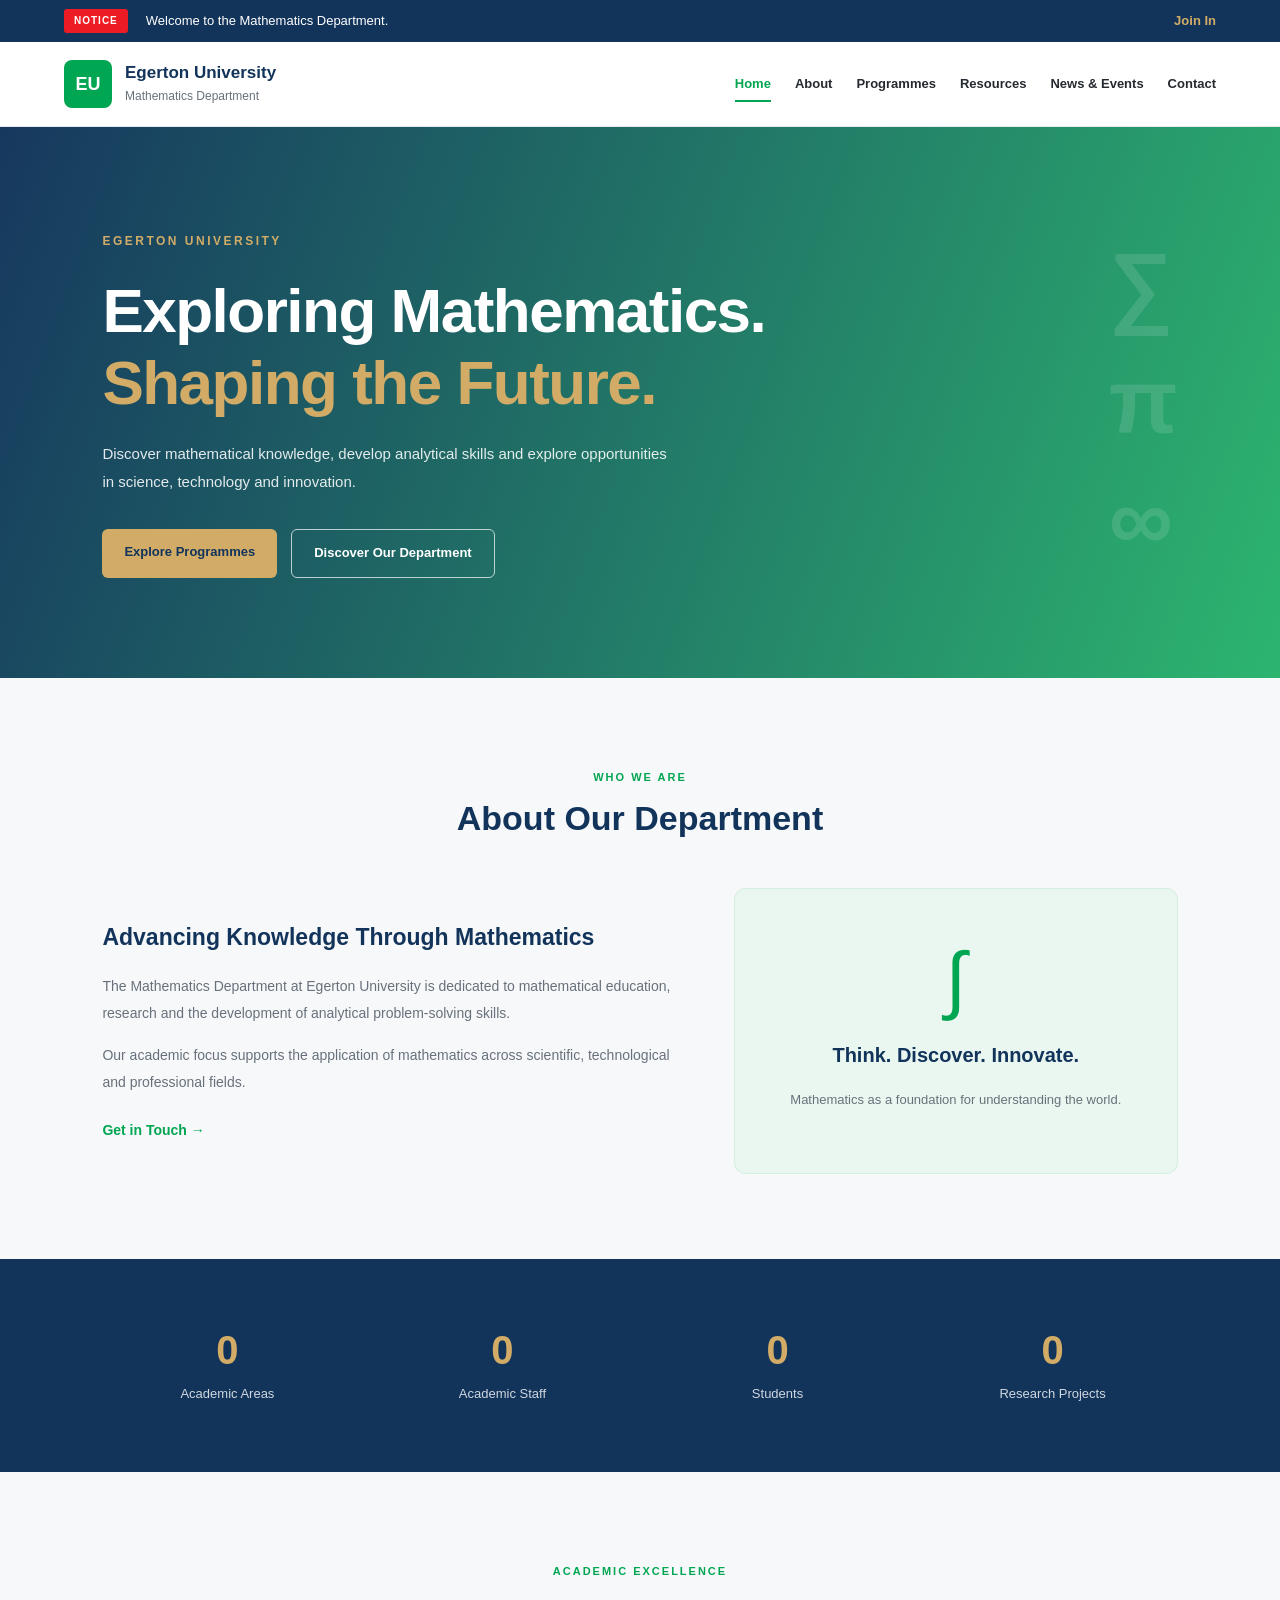
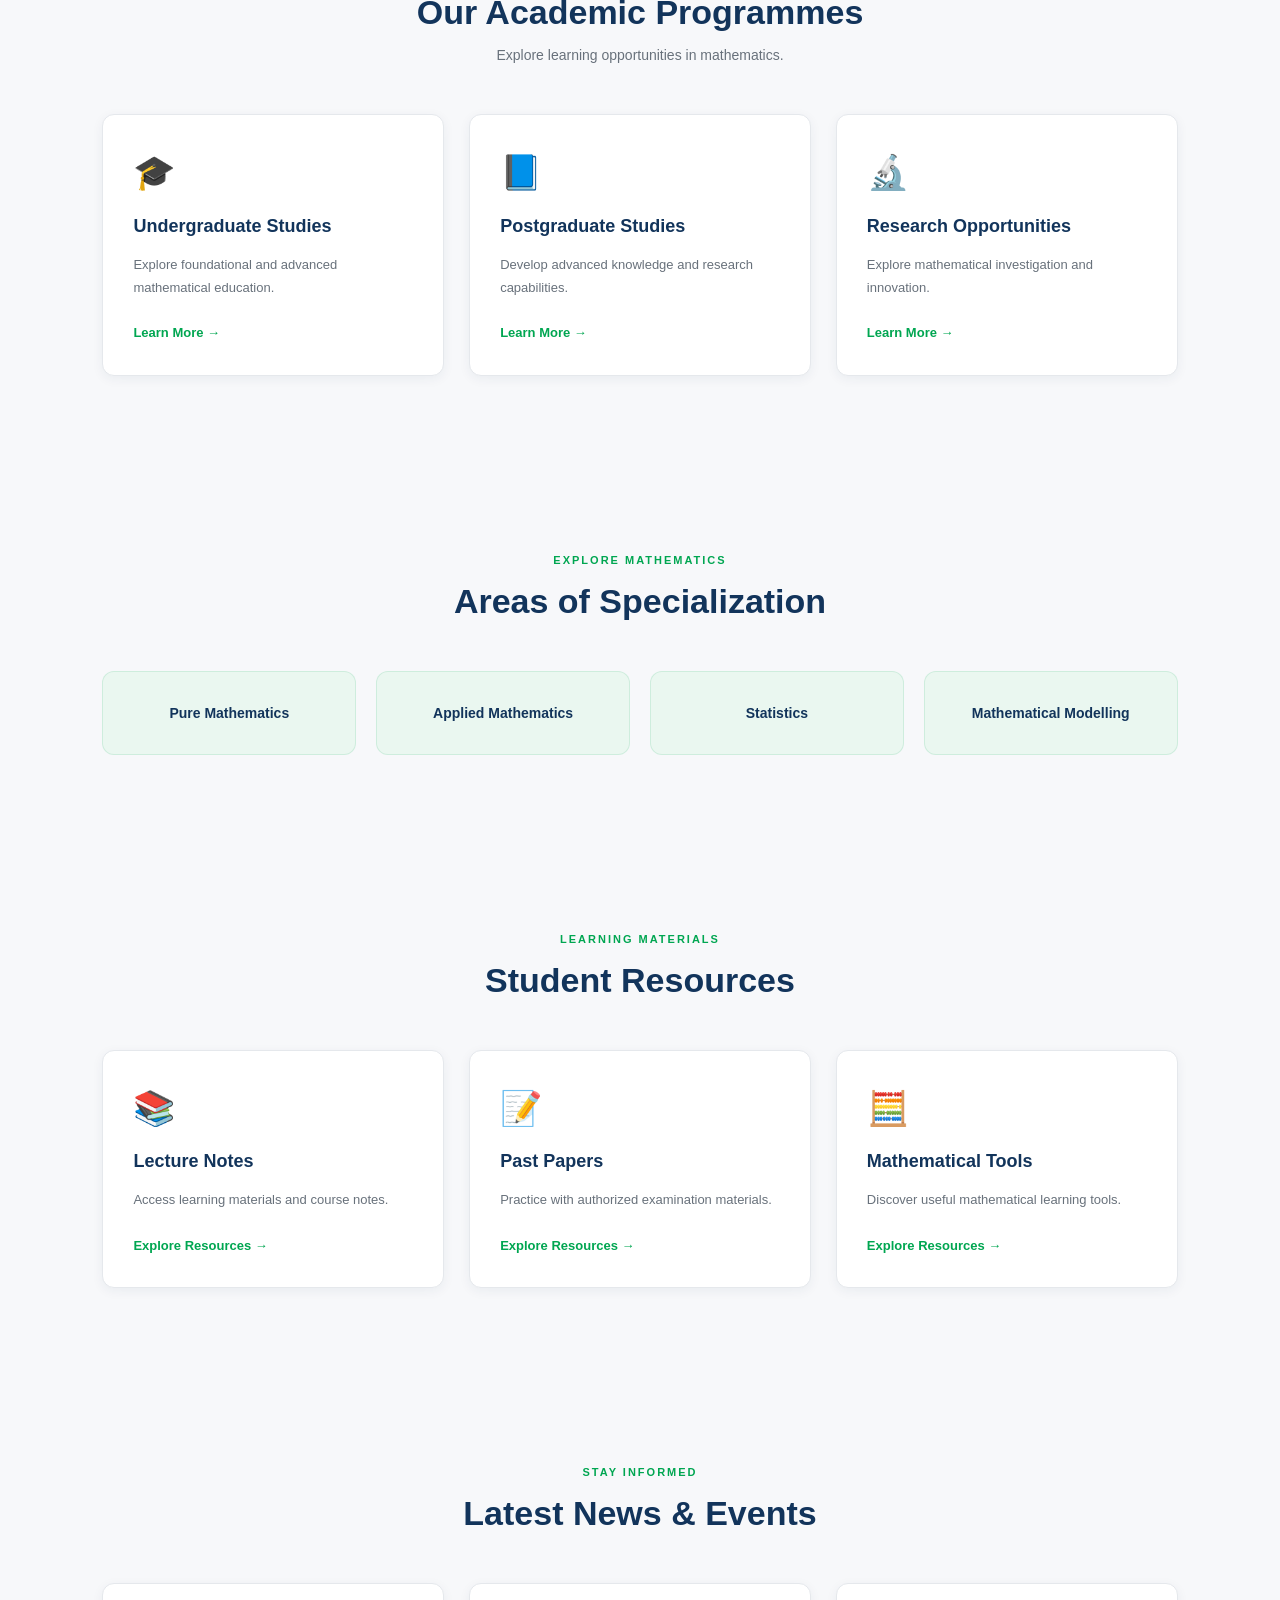
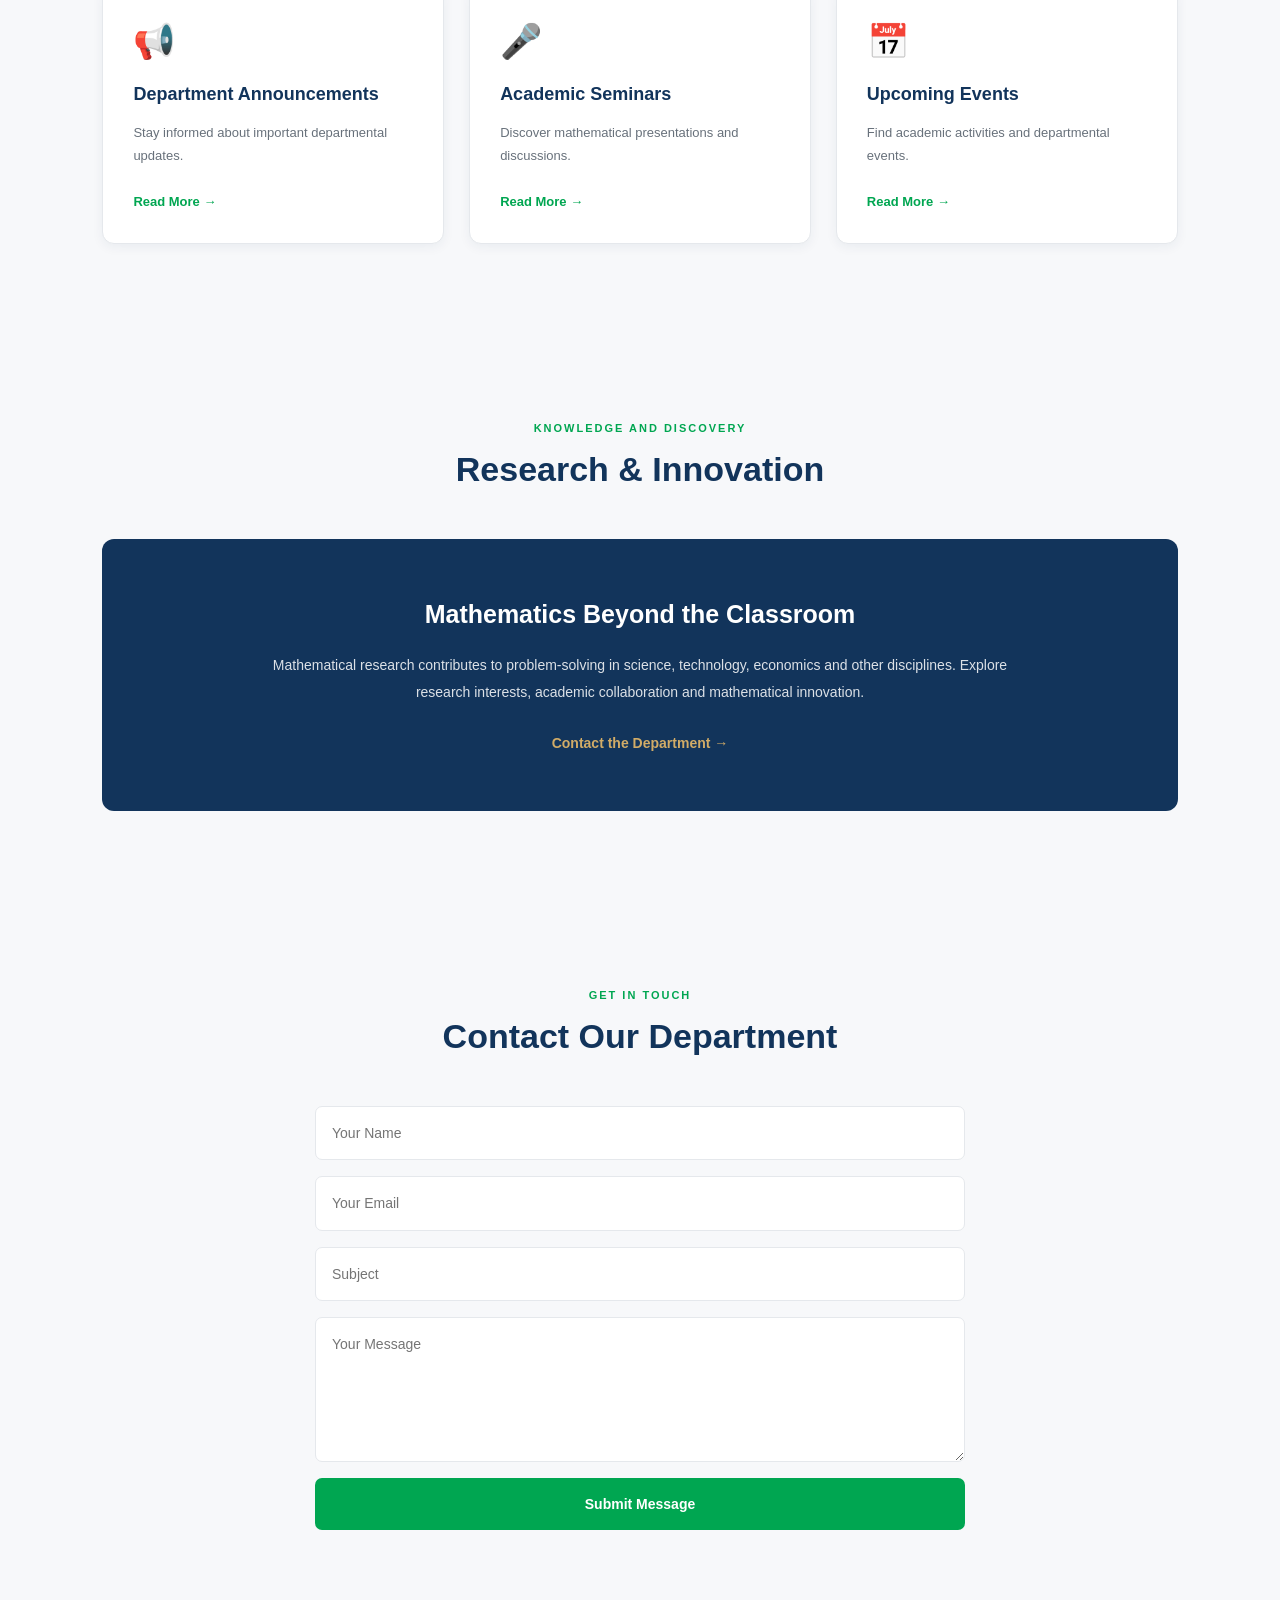
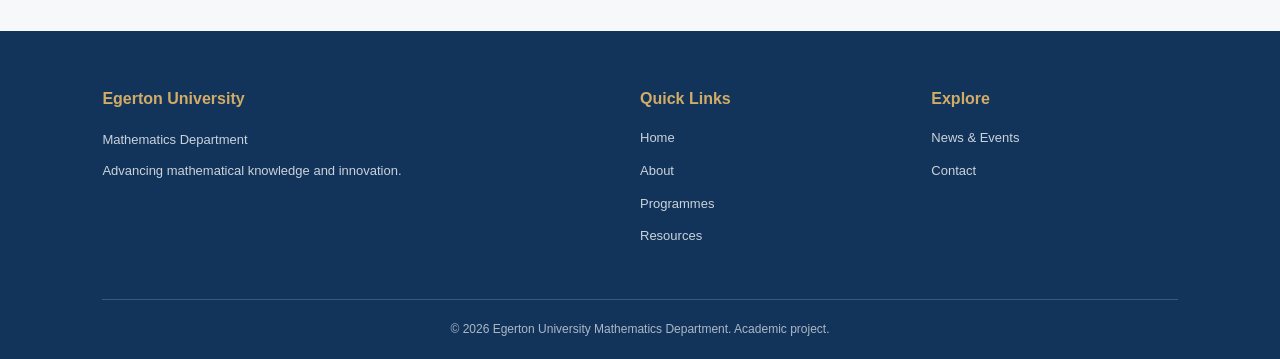
==== index.html @ 01ab148a "set1" ====
<!DOCTYPE html>
<html lang="en">
<head>
    <meta charset="UTF-8">
    <meta name="viewport" content="width=device-width, initial-scale=1.0">
    <title>Mathematics Department Website</title>
    <link rel="stylesheet" href="styles.css">
    <script src="js/index.js " defer></script>
</head>
<body>
    
     <section class="announcement-bar" aria-label="Department announcements">

        <span class="announcement-label">NOTICE</span>

        <p id="announcement-message">
            Welcome to the Mathematics Department.
        </p>

        <a href="#" id="announcement-link">Join In</a>

    </section>

    <header class="site-header">
        <div class="brand">
            <a href="#home" class="logo" aria-label="Egerton Mathematics home">
                EU
            </a>
            <div class="brand-text">
                <h1>Egerton University</h1>
                <p>Mathematics Department</p>
            </div>

        </div>
        <nav class="main-nav" id="mainNav" aria-label="Main navigation">
            <a href="#home" class="active">Home</a>
            <a href="#about">About</a>
            <a href="#programmes">Programmes</a>
            <a href="#resources">Resources</a>
            <a href="#news">News & Events</a>
            <a href="#contact">Contact</a>
        </nav>
        <button
            class="menu-toggle"
            id="menuToggle"
            type="button"
            aria-label="Open navigation menu"
            aria-expanded="false"
            aria-controls="mainNav"
        >
            ☰
        </button>

    </header>

    <section class="hero" id="home">

        <div class="hero-content">
            <span class="hero-tag">EGERTON UNIVERSITY</span>

            <h2>
                Exploring Mathematics.
                <span>Shaping the Future.</span>
            </h2>

            <p>
                Discover mathematical knowledge, develop analytical
                skills and explore opportunities in science,
                technology and innovation.
            </p>

            <div class="hero-buttons">
                <a href="#programmes" class="btn-primary">
                    Explore Programmes
                </a>

                <a href="#about" class="btn-secondary">
                    Discover Our Department
                </a>
            </div>
        </div>

        <div class="hero-decoration">
            <span>∑</span>
            <span>π</span>
            <span>∞</span>
        </div>

    </section>

    <section class="about section-padding" id="about">
        <div class="section-heading">
            <span>WHO WE ARE</span>
            <h2>About Our Department</h2>
        </div>
        <div class="about-content">
            <div>
                <h3>Advancing Knowledge Through Mathematics</h3>

                <p>
                    The Mathematics Department at Egerton University
                    is dedicated to mathematical education, research
                    and the development of analytical problem-solving
                    skills.
                </p>

                <p>
                    Our academic focus supports the application of
                    mathematics across scientific, technological
                    and professional fields.
                </p>

                <a href="#contact" class="about-link">
                    Get in Touch →
                </a>
            </div>

            <div class="about-highlight">
                <span>∫</span>
                <h3>Think. Discover. Innovate.</h3>
                <p>Mathematics as a foundation for understanding the world.</p>
            </div>
        </div>

    </section>

    <section class="statistics">

        <div class="stat-item">
            <h2 class="counter" data-target="5">0</h2>
            <p>Academic Areas</p>
        </div>

        <div class="stat-item">
            <h2 class="counter" data-target="20">0</h2>
            <p>Academic Staff</p>
        </div>

        <div class="stat-item">
            <h2 class="counter" data-target="500">0</h2>
            <p>Students</p>
        </div>

        <div class="stat-item">
            <h2 class="counter" data-target="15">0</h2>
            <p>Research Projects</p>
        </div>

    </section>

    <section class="programmes section-padding" id="programmes">

        <div class="section-heading">
            <span>ACADEMIC EXCELLENCE</span>
            <h2>Our Academic Programmes</h2>
            <p>Explore learning opportunities in mathematics.</p>
        </div>

        <div class="card-grid">

            <article class="info-card">
                <span>🎓</span>
                <h3>Undergraduate Studies</h3>
                <p>Explore foundational and advanced mathematical education.</p>
                <a href="#contact">Learn More →</a>
            </article>

            <article class="info-card">
                <span>📘</span>
                <h3>Postgraduate Studies</h3>
                <p>Develop advanced knowledge and research capabilities.</p>
                <a href="#contact">Learn More →</a>
            </article>

            <article class="info-card">
                <span>🔬</span>
                <h3>Research Opportunities</h3>
                <p>Explore mathematical investigation and innovation.</p>
                <a href="#contact">Learn More →</a>
            </article>

        </div>

    </section>

    <section class="specializations section-padding">

        <div class="section-heading">
            <span>EXPLORE MATHEMATICS</span>
            <h2>Areas of Specialization</h2>
        </div>

        <div class="specialization-grid">

            <div class="specialization-item">Pure Mathematics</div>
            <div class="specialization-item">Applied Mathematics</div>
            <div class="specialization-item">Statistics</div>
            <div class="specialization-item">Mathematical Modelling</div>

        </div>

    </section>

    <section class="resources section-padding" id="resources">

        <div class="section-heading">
            <span>LEARNING MATERIALS</span>
            <h2>Student Resources</h2>
        </div>

        <div class="card-grid">

            <article class="info-card">
                <span>📚</span>
                <h3>Lecture Notes</h3>
                <p>Access learning materials and course notes.</p>
                <a href="#contact">Explore Resources →</a>
            </article>

            <article class="info-card">
                <span>📝</span>
                <h3>Past Papers</h3>
                <p>Practice with authorized examination materials.</p>
                <a href="#contact">Explore Resources →</a>
            </article>

            <article class="info-card">
                <span>🧮</span>
                <h3>Mathematical Tools</h3>
                <p>Discover useful mathematical learning tools.</p>
                <a href="#contact">Explore Resources →</a>
            </article>

        </div>

    </section>

    <section class="news section-padding" id="news">

        <div class="section-heading">
            <span>STAY INFORMED</span>
            <h2>Latest News & Events</h2>
        </div>

        <div class="card-grid">

            <article class="info-card">
                <span>📢</span>
                <h3>Department Announcements</h3>
                <p>Stay informed about important departmental updates.</p>
                <a href="#contact">Read More →</a>
            </article>

            <article class="info-card">
                <span>🎤</span>
                <h3>Academic Seminars</h3>
                <p>Discover mathematical presentations and discussions.</p>
                <a href="#contact">Read More →</a>
            </article>

            <article class="info-card">
                <span>📅</span>
                <h3>Upcoming Events</h3>
                <p>Find academic activities and departmental events.</p>
                <a href="#contact">Read More →</a>
            </article>

        </div>

    </section>

    <section class="research section-padding">

        <div class="section-heading">
            <span>KNOWLEDGE AND DISCOVERY</span>
            <h2>Research & Innovation</h2>
        </div>

        <div class="research-content">
            <h3>Mathematics Beyond the Classroom</h3>

            <p>
                Mathematical research contributes to problem-solving
                in science, technology, economics and other disciplines.
                Explore research interests, academic collaboration
                and mathematical innovation.
            </p>

            <a href="#contact">Contact the Department →</a>
        </div>

    </section>

    <section class="contact section-padding" id="contact">

        <div class="section-heading">
            <span>GET IN TOUCH</span>
            <h2>Contact Our Department</h2>
        </div>

        <form id="contactForm" class="contact-form">

            <input type="text" id="name" placeholder="Your Name" required>

            <input type="email" id="email" placeholder="Your Email" required>

            <input type="text" id="subject" placeholder="Subject" required>

            <textarea id="message" placeholder="Your Message" required></textarea>

            <button type="submit">Submit Message</button>

            <p id="formMessage"></p>

        </form>

    </section>

    <footer class="site-footer">

        <div class="footer-content">

            <div>
                <h3>Egerton University</h3>
                <p>Mathematics Department</p>
                <p>Advancing mathematical knowledge and innovation.</p>
            </div>

            <div>
                <h3>Quick Links</h3>
                <a href="#home">Home</a>
                <a href="#about">About</a>
                <a href="#programmes">Programmes</a>
                <a href="#resources">Resources</a>
            </div>

            <div>
                <h3>Explore</h3>
                <a href="#news">News & Events</a>
                <a href="#contact">Contact</a>
            </div>

        </div>

        <div class="footer-bottom">
            <p>© 2026 Egerton University Mathematics Department. Academic project.</p>
        </div>

    </footer>

</body>
</html>
---- styles.css ----
* {
    margin: 0;
    padding: 0;
    box-sizing: border-box;
}

:root {
    /* Original university palette */
    --green: #00a651;
    --red: #ed1c24;
    --gold: #d2ac67;
    --grey: #bcbec1;
    --black: #000000;
    --navy: #12345b;

    /* Supporting colours */
    --white: #ffffff;
    --background: #f7f8fa;
    --surface: #ffffff;
    --text: #252a30;
    --muted: #68717b;
    --border: #e5e8ec;
    --green-light: #eaf7f0;
    --navy-light: #edf2f8;

    /* Layout */
    --container: 1200px;
    --section-space: 85px;
    --radius: 12px;

    /* Shadows */
    --shadow-sm: 0 3px 12px rgba(18, 52, 91, 0.06);
    --shadow-md: 0 10px 30px rgba(18, 52, 91, 0.10);
}

html {
    scroll-behavior: smooth;
    scroll-padding-top: 90px;
}

body {
    font-family: Arial, Helvetica, sans-serif;
    background: var(--background);
    color: var(--text);
    line-height: 1.6;
    min-height: 100vh;
}

a {
    transition: color 0.25s ease,
                background-color 0.25s ease,
                transform 0.25s ease;
}

button,
input,
textarea {
    font: inherit;
}

button,
a {
    -webkit-tap-highlight-color: transparent;
}



.announcement-bar {
    min-height: 42px;
    padding: 9px 5%;
    display: flex;
    align-items: center;
    justify-content: space-between;
    gap: 18px;

    background: var(--navy);
    color: var(--white);
    font-size: 13px;
}

.announcement-label {
    background: var(--red);
    color: var(--white);
    padding: 4px 10px;
    border-radius: 3px;
    font-size: 10px;
    font-weight: 700;
    letter-spacing: 1px;
}

.announcement-bar p {
    flex: 1;
}

.announcement-bar a {
    color: var(--gold);
    text-decoration: none;
    font-weight: 700;
}

.announcement-bar a:hover {
    color: var(--white);
}



.site-header {
    width: 100%;
    min-height: 85px;
    padding: 15px 5%;

    display: flex;
    align-items: center;
    justify-content: space-between;
    gap: 25px;

    background: var(--white);
    border-bottom: 1px solid var(--border);
    position: relative;
    z-index: 100;
}

.brand {
    display: flex;
    align-items: center;
    gap: 13px;
    flex-shrink: 0;
}

.logo {
    width: 48px;
    height: 48px;

    display: flex;
    align-items: center;
    justify-content: center;

    background: var(--green);
    color: var(--white);

    text-decoration: none;
    font-size: 18px;
    font-weight: 800;
    border-radius: 8px;
}

.brand-text h1 {
    font-size: 17px;
    color: var(--navy);
    line-height: 1.3;
}

.brand-text p {
    font-size: 12px;
    color: var(--muted);
    margin-top: 3px;
}

.main-nav {
    display: flex;
    align-items: center;
    gap: 24px;
}

.main-nav a {
    position: relative;
    text-decoration: none;
    color: var(--text);
    font-size: 13px;
    font-weight: 600;
    padding: 10px 0;
}

.main-nav a:hover,
.main-nav a.active {
    color: var(--green);
}

.main-nav a::after {
    content: "";
    position: absolute;
    left: 0;
    bottom: 2px;
    width: 0;
    height: 2px;
    background: var(--green);
    transition: width 0.25s ease;
}

.main-nav a:hover::after,
.main-nav a.active::after {
    width: 100%;
}

.menu-toggle {
    display: none;
    background: var(--green);
    color: var(--white);
    border: none;
    padding: 9px 13px;
    border-radius: 6px;
    cursor: pointer;
    font-size: 20px;
}



.hero {
    min-height: 540px;
    padding: 100px 8%;

    display: flex;
    align-items: center;
    justify-content: space-between;

    position: relative;
    overflow: hidden;

    background:
        linear-gradient(
            110deg,
            rgba(18, 52, 91, 0.98),
            rgba(0, 166, 81, 0.82)
        );

    color: var(--white);
}

.hero-content {
    max-width: 680px;
    position: relative;
    z-index: 2;
}

.hero-tag {
    display: inline-block;
    color: var(--gold);
    font-size: 12px;
    font-weight: 700;
    letter-spacing: 2.5px;
    margin-bottom: 12px;
}

.hero h2 {
    font-size: clamp(36px, 5vw, 62px);
    line-height: 1.15;
    margin: 12px 0 22px;
    letter-spacing: -1.5px;
}

.hero h2 span {
    display: block;
    color: var(--gold);
}

.hero p {
    max-width: 570px;
    line-height: 1.9;
    color: rgba(255, 255, 255, 0.88);
    margin-bottom: 32px;
    font-size: 15px;
}

.hero-buttons {
    display: flex;
    flex-wrap: wrap;
    gap: 14px;
}

.hero-buttons a {
    display: inline-block;
    padding: 13px 22px;
    border-radius: 6px;
    text-decoration: none;
    font-size: 13px;
    font-weight: 700;
}

.btn-primary {
    background: var(--gold);
    color: var(--navy);
}

.btn-primary:hover {
    background: var(--white);
    transform: translateY(-2px);
}

.btn-secondary {
    border: 1px solid rgba(255, 255, 255, 0.7);
    color: var(--white);
}

.btn-secondary:hover {
    background: var(--white);
    color: var(--navy);
}

.hero-decoration {
    display: flex;
    flex-direction: column;
    font-size: 90px;
    font-weight: 700;
    line-height: 1.3;
    color: rgba(255, 255, 255, 0.12);
    user-select: none;
}



.section-padding {
    padding: var(--section-space) 8%;
}

.section-heading {
    text-align: center;
    margin-bottom: 48px;
}

.section-heading span {
    display: inline-block;
    color: var(--green);
    font-size: 11px;
    font-weight: 800;
    letter-spacing: 2px;
    margin-bottom: 9px;
}

.section-heading h2 {
    color: var(--navy);
    font-size: clamp(25px, 3vw, 34px);
    line-height: 1.3;
}

.section-heading p {
    color: var(--muted);
    margin-top: 10px;
    font-size: 14px;
}



.about-content {
    display: grid;
    grid-template-columns: 1.3fr 1fr;
    gap: 55px;
    align-items: center;
}

.about-content h3 {
    color: var(--navy);
    font-size: 23px;
    margin-bottom: 17px;
}

.about-content p {
    color: var(--muted);
    line-height: 1.9;
    font-size: 14px;
    margin-bottom: 16px;
}

.about-link {
    display: inline-block;
    color: var(--green);
    font-weight: 700;
    font-size: 14px;
    text-decoration: none;
    margin-top: 8px;
}

.about-link:hover {
    color: var(--navy);
}

.about-highlight {
    background: var(--green-light);
    padding: 45px 35px;
    border-radius: var(--radius);
    text-align: center;
    border: 1px solid rgba(0, 166, 81, 0.10);
}

.about-highlight span {
    display: block;
    font-size: 75px;
    line-height: 1.2;
    color: var(--green);
    margin-bottom: 15px;
}

.about-highlight h3 {
    color: var(--navy);
    font-size: 20px;
}

.about-highlight p {
    color: var(--muted);
    font-size: 13px;
    margin-top: 10px;
}



.statistics {
    display: grid;
    grid-template-columns: repeat(4, 1fr);
    gap: 25px;

    padding: 55px 8%;
    background: var(--navy);
    color: var(--white);
    text-align: center;
}

.stat-item {
    padding: 12px;
}

.stat-item h2 {
    font-size: 40px;
    color: var(--gold);
    line-height: 1.2;
}

.stat-item p {
    margin-top: 10px;
    color: rgba(255, 255, 255, 0.8);
    font-size: 13px;
}



.card-grid {
    display: grid;
    grid-template-columns: repeat(3, minmax(0, 1fr));
    gap: 25px;
}

.info-card {
    background: var(--surface);
    padding: 30px;
    border-radius: var(--radius);
    border: 1px solid var(--border);
    box-shadow: var(--shadow-sm);

    transition: transform 0.25s ease,
                box-shadow 0.25s ease,
                border-color 0.25s ease;
}

.info-card:hover {
    transform: translateY(-5px);
    box-shadow: var(--shadow-md);
    border-color: rgba(0, 166, 81, 0.3);
}

.info-card span {
    display: inline-block;
    font-size: 34px;
    margin-bottom: 12px;
}

.info-card h3 {
    color: var(--navy);
    font-size: 18px;
    margin-bottom: 12px;
}

.info-card p {
    color: var(--muted);
    font-size: 13px;
    line-height: 1.8;
    margin-bottom: 20px;
}

.info-card a {
    color: var(--green);
    text-decoration: none;
    font-size: 13px;
    font-weight: 700;
}

.info-card a:hover {
    color: var(--navy);
}


.specialization-grid {
    display: grid;
    grid-template-columns: repeat(4, 1fr);
    gap: 20px;
}

.specialization-item {
    padding: 30px 15px;
    background: var(--green-light);
    color: var(--navy);
    text-align: center;
    font-size: 14px;
    font-weight: 700;
    border-radius: var(--radius);
    border: 1px solid rgba(0, 166, 81, 0.12);
    transition: background 0.25s ease,
                color 0.25s ease,
                transform 0.25s ease;
}

.specialization-item:hover {
    background: var(--green);
    color: var(--white);
    transform: translateY(-4px);
}



.research-content {
    background: var(--navy);
    color: var(--white);
    padding: 55px 35px;
    border-radius: var(--radius);
    text-align: center;
}

.research-content h3 {
    font-size: 25px;
    margin-bottom: 18px;
}

.research-content p {
    line-height: 1.9;
    max-width: 750px;
    margin: 0 auto 25px;
    color: rgba(255, 255, 255, 0.85);
    font-size: 14px;
}

.research-content a {
    color: var(--gold);
    text-decoration: none;
    font-weight: 700;
    font-size: 14px;
}

.research-content a:hover {
    color: var(--white);
}



.contact-form {
    max-width: 650px;
    margin: auto;

    display: flex;
    flex-direction: column;
    gap: 16px;
}

.contact-form input,
.contact-form textarea {
    width: 100%;
    padding: 15px 16px;

    border: 1px solid var(--border);
    border-radius: 7px;
    background: var(--white);
    color: var(--text);
    font-size: 14px;

    outline: none;
    transition: border-color 0.25s ease,
                box-shadow 0.25s ease;
}

.contact-form input:focus,
.contact-form textarea:focus {
    border-color: var(--green);
    box-shadow: 0 0 0 3px rgba(0, 166, 81, 0.10);
}

.contact-form textarea {
    min-height: 145px;
    resize: vertical;
}

.contact-form button {
    padding: 15px;
    background: var(--green);
    color: var(--white);
    border: none;
    border-radius: 7px;
    font-size: 14px;
    font-weight: 700;
    cursor: pointer;
    transition: background 0.25s ease,
                transform 0.25s ease;
}

.contact-form button:hover {
    background: var(--navy);
    transform: translateY(-2px);
}

#formMessage {
    font-size: 13px;
    color: var(--green);
}



.site-footer {
    background: var(--navy);
    color: var(--white);
    padding: 55px 8% 20px;
}

.footer-content {
    display: grid;
    grid-template-columns: 2fr 1fr 1fr;
    gap: 45px;
    margin-bottom: 40px;
}

.footer-content h3 {
    margin-bottom: 16px;
    color: var(--gold);
    font-size: 16px;
}

.footer-content p {
    color: rgba(255, 255, 255, 0.78);
    line-height: 1.8;
    font-size: 13px;
    margin-bottom: 8px;
}

.footer-content a {
    display: block;
    color: rgba(255, 255, 255, 0.78);
    text-decoration: none;
    font-size: 13px;
    margin-bottom: 12px;
}

.footer-content a:hover {
    color: var(--gold);
}

.footer-bottom {
    text-align: center;
    border-top: 1px solid rgba(255, 255, 255, 0.18);
    padding-top: 20px;
    color: rgba(255, 255, 255, 0.65);
    font-size: 12px;
}



@media (max-width: 1000px) {
    .main-nav {
        gap: 15px;
    }

    .main-nav a {
        font-size: 12px;
    }

    .site-header {
        padding-left: 4%;
        padding-right: 4%;
    }
}

@media (max-width: 900px) {
    .site-header {
        flex-wrap: wrap;
    }

    .menu-toggle {
        display: block;
    }

    .main-nav {
        display: none;
        width: 100%;
        flex-direction: column;
        align-items: flex-start;
        gap: 12px;
        padding: 15px 0 5px;
    }

    .main-nav.is-open {
        display: flex;
    }

    .main-nav a {
        width: 100%;
        font-size: 14px;
    }

    .about-content {
        gap: 30px;
    }
}

@media (max-width: 700px) {
    :root {
        --section-space: 60px;
    }

    .announcement-bar {
        padding: 9px 5%;
        gap: 10px;
        font-size: 11px;
    }

    .announcement-label {
        font-size: 9px;
    }

    .brand-text h1 {
        font-size: 15px;
    }

    .brand-text p {
        font-size: 11px;
    }

    .hero {
        min-height: 450px;
        padding: 75px 6%;
    }

    .hero-decoration {
        display: none;
    }

    .hero-buttons {
        flex-direction: column;
        align-items: flex-start;
    }

    .section-padding {
        padding-left: 6%;
        padding-right: 6%;
    }

    .section-heading {
        margin-bottom: 35px;
    }

    .about-content {
        grid-template-columns: 1fr;
    }

    .statistics {
        grid-template-columns: repeat(2, 1fr);
        padding: 40px 5%;
        gap: 15px;
    }

    .stat-item h2 {
        font-size: 32px;
    }

    .card-grid {
        grid-template-columns: 1fr;
    }

    .specialization-grid {
        grid-template-columns: repeat(2, 1fr);
    }

    .research-content {
        padding: 40px 22px;
    }

    .footer-content {
        grid-template-columns: 1fr;
        gap: 25px;
    }

    .site-footer {
        padding-left: 6%;
        padding-right: 6%;
    }
}

@media (max-width: 380px) {
    .specialization-grid {
        grid-template-columns: 1fr;
    }

    .brand {
        gap: 8px;
    }

    .logo {
        width: 42px;
        height: 42px;
    }
}



a:focus-visible,
button:focus-visible,
input:focus-visible,
textarea:focus-visible {
    outline: 3px solid var(--gold);
    outline-offset: 3px;
}

@media (prefers-reduced-motion: reduce) {
    *,
    *::before,
    *::after {
        scroll-behavior: auto !important;
        transition-duration: 0.01ms !important;
        animation-duration: 0.01ms !important;
    }
}
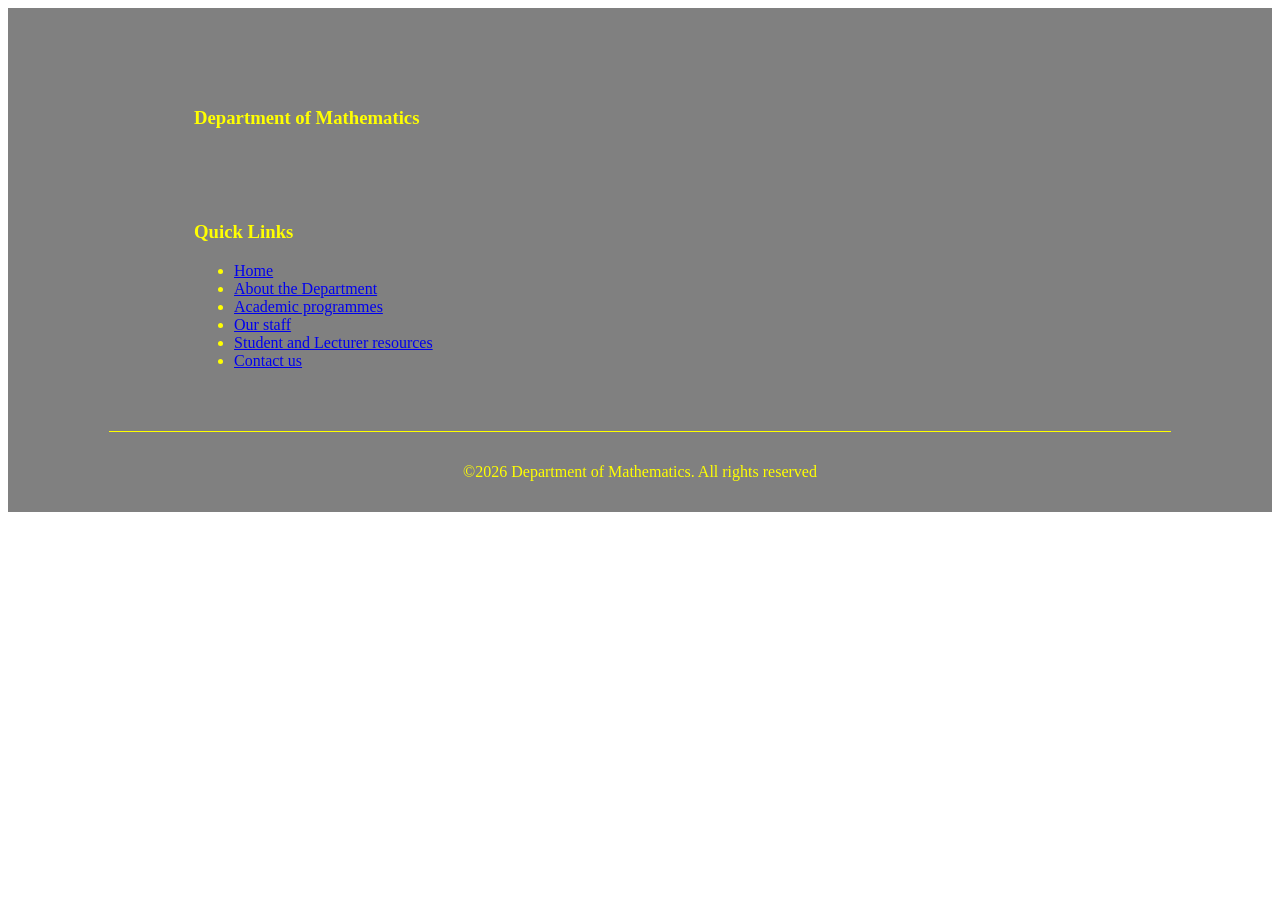
==== commit 0c685bb9: "prisila commit" ====
--- a/index.html
+++ b/index.html
@@ -1,352 +1,40 @@
-<!DOCTYPE html>
-<html lang="en">
-<head>
-    <meta charset="UTF-8">
-    <meta name="viewport" content="width=device-width, initial-scale=1.0">
-    <title>Mathematics Department Website</title>
-    <link rel="stylesheet" href="styles.css">
-    <script src="js/index.js " defer></script>
-</head>
-<body>
-    
-     <section class="announcement-bar" aria-label="Department announcements">
-
-        <span class="announcement-label">NOTICE</span>
-
-        <p id="announcement-message">
-            Welcome to the Mathematics Department.
-        </p>
-
-        <a href="#" id="announcement-link">Join In</a>
-
-    </section>
-
-    <header class="site-header">
-        <div class="brand">
-            <a href="#home" class="logo" aria-label="Egerton Mathematics home">
-                EU
-            </a>
-            <div class="brand-text">
-                <h1>Egerton University</h1>
-                <p>Mathematics Department</p>
-            </div>
-
-        </div>
-        <nav class="main-nav" id="mainNav" aria-label="Main navigation">
-            <a href="#home" class="active">Home</a>
-            <a href="#about">About</a>
-            <a href="#programmes">Programmes</a>
-            <a href="#resources">Resources</a>
-            <a href="#news">News & Events</a>
-            <a href="#contact">Contact</a>
-        </nav>
-        <button
-            class="menu-toggle"
-            id="menuToggle"
-            type="button"
-            aria-label="Open navigation menu"
-            aria-expanded="false"
-            aria-controls="mainNav"
-        >
-            ☰
-        </button>
-
-    </header>
-
-    <section class="hero" id="home">
-
-        <div class="hero-content">
-            <span class="hero-tag">EGERTON UNIVERSITY</span>
-
-            <h2>
-                Exploring Mathematics.
-                <span>Shaping the Future.</span>
-            </h2>
-
-            <p>
-                Discover mathematical knowledge, develop analytical
-                skills and explore opportunities in science,
-                technology and innovation.
-            </p>
-
-            <div class="hero-buttons">
-                <a href="#programmes" class="btn-primary">
-                    Explore Programmes
-                </a>
-
-                <a href="#about" class="btn-secondary">
-                    Discover Our Department
-                </a>
-            </div>
-        </div>
-
-        <div class="hero-decoration">
-            <span>∑</span>
-            <span>π</span>
-            <span>∞</span>
-        </div>
-
-    </section>
-
-    <section class="about section-padding" id="about">
-        <div class="section-heading">
-            <span>WHO WE ARE</span>
-            <h2>About Our Department</h2>
-        </div>
-        <div class="about-content">
-            <div>
-                <h3>Advancing Knowledge Through Mathematics</h3>
-
-                <p>
-                    The Mathematics Department at Egerton University
-                    is dedicated to mathematical education, research
-                    and the development of analytical problem-solving
-                    skills.
-                </p>
-
-                <p>
-                    Our academic focus supports the application of
-                    mathematics across scientific, technological
-                    and professional fields.
-                </p>
-
-                <a href="#contact" class="about-link">
-                    Get in Touch →
-                </a>
-            </div>
-
-            <div class="about-highlight">
-                <span>∫</span>
-                <h3>Think. Discover. Innovate.</h3>
-                <p>Mathematics as a foundation for understanding the world.</p>
-            </div>
-        </div>
-
-    </section>
-
-    <section class="statistics">
-
-        <div class="stat-item">
-            <h2 class="counter" data-target="5">0</h2>
-            <p>Academic Areas</p>
-        </div>
-
-        <div class="stat-item">
-            <h2 class="counter" data-target="20">0</h2>
-            <p>Academic Staff</p>
-        </div>
-
-        <div class="stat-item">
-            <h2 class="counter" data-target="500">0</h2>
-            <p>Students</p>
-        </div>
-
-        <div class="stat-item">
-            <h2 class="counter" data-target="15">0</h2>
-            <p>Research Projects</p>
-        </div>
-
-    </section>
-
-    <section class="programmes section-padding" id="programmes">
-
-        <div class="section-heading">
-            <span>ACADEMIC EXCELLENCE</span>
-            <h2>Our Academic Programmes</h2>
-            <p>Explore learning opportunities in mathematics.</p>
-        </div>
-
-        <div class="card-grid">
-
-            <article class="info-card">
-                <span>🎓</span>
-                <h3>Undergraduate Studies</h3>
-                <p>Explore foundational and advanced mathematical education.</p>
-                <a href="#contact">Learn More →</a>
-            </article>
-
-            <article class="info-card">
-                <span>📘</span>
-                <h3>Postgraduate Studies</h3>
-                <p>Develop advanced knowledge and research capabilities.</p>
-                <a href="#contact">Learn More →</a>
-            </article>
-
-            <article class="info-card">
-                <span>🔬</span>
-                <h3>Research Opportunities</h3>
-                <p>Explore mathematical investigation and innovation.</p>
-                <a href="#contact">Learn More →</a>
-            </article>
-
-        </div>
-
-    </section>
-
-    <section class="specializations section-padding">
-
-        <div class="section-heading">
-            <span>EXPLORE MATHEMATICS</span>
-            <h2>Areas of Specialization</h2>
-        </div>
-
-        <div class="specialization-grid">
-
-            <div class="specialization-item">Pure Mathematics</div>
-            <div class="specialization-item">Applied Mathematics</div>
-            <div class="specialization-item">Statistics</div>
-            <div class="specialization-item">Mathematical Modelling</div>
-
-        </div>
-
-    </section>
-
-    <section class="resources section-padding" id="resources">
-
-        <div class="section-heading">
-            <span>LEARNING MATERIALS</span>
-            <h2>Student Resources</h2>
-        </div>
-
-        <div class="card-grid">
-
-            <article class="info-card">
-                <span>📚</span>
-                <h3>Lecture Notes</h3>
-                <p>Access learning materials and course notes.</p>
-                <a href="#contact">Explore Resources →</a>
-            </article>
-
-            <article class="info-card">
-                <span>📝</span>
-                <h3>Past Papers</h3>
-                <p>Practice with authorized examination materials.</p>
-                <a href="#contact">Explore Resources →</a>
-            </article>
-
-            <article class="info-card">
-                <span>🧮</span>
-                <h3>Mathematical Tools</h3>
-                <p>Discover useful mathematical learning tools.</p>
-                <a href="#contact">Explore Resources →</a>
-            </article>
-
-        </div>
-
-    </section>
-
-    <section class="news section-padding" id="news">
-
-        <div class="section-heading">
-            <span>STAY INFORMED</span>
-            <h2>Latest News & Events</h2>
-        </div>
-
-        <div class="card-grid">
-
-            <article class="info-card">
-                <span>📢</span>
-                <h3>Department Announcements</h3>
-                <p>Stay informed about important departmental updates.</p>
-                <a href="#contact">Read More →</a>
-            </article>
-
-            <article class="info-card">
-                <span>🎤</span>
-                <h3>Academic Seminars</h3>
-                <p>Discover mathematical presentations and discussions.</p>
-                <a href="#contact">Read More →</a>
-            </article>
-
-            <article class="info-card">
-                <span>📅</span>
-                <h3>Upcoming Events</h3>
-                <p>Find academic activities and departmental events.</p>
-                <a href="#contact">Read More →</a>
-            </article>
-
-        </div>
-
-    </section>
-
-    <section class="research section-padding">
-
-        <div class="section-heading">
-            <span>KNOWLEDGE AND DISCOVERY</span>
-            <h2>Research & Innovation</h2>
-        </div>
-
-        <div class="research-content">
-            <h3>Mathematics Beyond the Classroom</h3>
-
-            <p>
-                Mathematical research contributes to problem-solving
-                in science, technology, economics and other disciplines.
-                Explore research interests, academic collaboration
-                and mathematical innovation.
-            </p>
-
-            <a href="#contact">Contact the Department →</a>
-        </div>
-
-    </section>
-
-    <section class="contact section-padding" id="contact">
-
-        <div class="section-heading">
-            <span>GET IN TOUCH</span>
-            <h2>Contact Our Department</h2>
-        </div>
-
-        <form id="contactForm" class="contact-form">
-
-            <input type="text" id="name" placeholder="Your Name" required>
-
-            <input type="email" id="email" placeholder="Your Email" required>
-
-            <input type="text" id="subject" placeholder="Subject" required>
-
-            <textarea id="message" placeholder="Your Message" required></textarea>
-
-            <button type="submit">Submit Message</button>
-
-            <p id="formMessage"></p>
-
-        </form>
-
-    </section>
-
-    <footer class="site-footer">
-
-        <div class="footer-content">
-
-            <div>
-                <h3>Egerton University</h3>
-                <p>Mathematics Department</p>
-                <p>Advancing mathematical knowledge and innovation.</p>
-            </div>
-
-            <div>
-                <h3>Quick Links</h3>
-                <a href="#home">Home</a>
-                <a href="#about">About</a>
-                <a href="#programmes">Programmes</a>
-                <a href="#resources">Resources</a>
-            </div>
-
-            <div>
-                <h3>Explore</h3>
-                <a href="#news">News & Events</a>
-                <a href="#contact">Contact</a>
-            </div>
-
-        </div>
-
-        <div class="footer-bottom">
-            <p>© 2026 Egerton University Mathematics Department. Academic project.</p>
-        </div>
-
-    </footer>
-
-</body>
+<!DOCTYPE html>
+<html lang="en">
+<head>
+    <meta charset="UTF-8">
+    <meta name="viewport" content="width=device-width, initial-scale=1.0">
+    <title>Mathematics Website</title>
+    <link rel="stylesheet" href="style.css">
+    
+</head>
+<body>
+   
+    <footer class="footer">
+      
+       <div class="footer box">
+        <h3>Department of Mathematics</h3>
+      </div>
+       <div class="footer box">
+        <h3>Quick Links</h3>
+         <div class="quick links">
+        <ul>
+            <li><a href="index.html">Home</a></li>
+            <li><a href="about us.html">About the Department</a></li>
+            <li><a href="our programmes.html">Academic programmes</a></li>
+            <li><a href="staff.html">Our staff</a></li>
+             <li><a href="resources.html">Student and Lecturer resources</a></li>
+            <li><a href="contact.html">Contact us</a></li>
+        </ul>
+       </div>
+       
+       </div>
+       <div class="footer-bottom">
+        <p>
+            &copy;2026 Department of Mathematics.
+            All rights reserved
+        </p>
+       </div>
+    </footer>
+
+</body>
 </html>
--- a/style.css
+++ b/style.css
@@ -0,0 +1,208 @@
+.quicklink{
+    background-color: lightblue;
+    padding: 40px;
+    text-align: center;
+
+}
+.quicklink ul{
+    list-style: bullets;
+
+}
+.quicklink ul li{
+    margin: 10px;
+    padding: 5px;
+}
+.footer {
+    background-color: grey;
+    color: yellow;
+    padding: 40px 8% 15px;
+}
+.footer-container{
+    display:flex;
+    flex-wrap:wrap;
+    gap: 25px;
+}
+.footer-box{
+    flex:1 1 200px;
+}
+.footer-box a{
+    display:block;
+    color:lightblue;
+    text-decoration: none;
+    margin-bottom: 10px;
+}
+.footer-bottom{
+    text-align: center;
+    border-top: 1px solid;
+    margin-top: 30px;
+    padding-top: 15px;
+}
+@media(max-width:768px){
+    .footer-container{
+        flex-direction: column;
+    }
+}
+*{
+    box-sizing: border-box;
+}
+.body{
+    font-family: Arial, sans-serif;
+    margin: 0;
+    background-color: #f4f6f9;
+    color: #333;
+    line-height: 1.6;
+}
+header{ 
+    background-color: lightblue;
+    color: white;
+    text-align: center;
+    padding: 30px;
+}
+header hi{
+    margin-bottom: 5px;
+}
+nav{
+    background-color: gold;
+    padding: 15px;
+    text-align: center;
+}
+nav a{
+    color: white;
+    text-decoration: none;
+    margin: 12px;
+    font-weight: bold;
+}
+nav a:hover{
+    color: lightgreen;
+}
+main{
+    width: 90%;
+    max-width: 1100px;
+    margin: 30px auto;
+}
+section{
+    background-color: white;
+    padding: 20px;
+    margin-bottom: 20px;
+    border-radius: 8px;
+    box-shadow: 0 2px 8px rgba(0,0,0,0.08);
+}
+h2{
+    color:lightblue;
+    margin-top:0;
+}  
+.introduction{
+    text-align: center;
+} 
+.details-container{
+    display: flex;
+    flex-wrap: wrap;
+    gap: 15px;
+} 
+.detail-box{
+    background-color: #eaf1f8;
+    padding: 18px;
+    flex: 1 1 250px;
+    border-left: 4px solid lightblue;
+    border-radius: 5px;
+}
+.detail-box h3{
+    color:lightblue;
+}
+.detail-box a{
+    color:gold;
+}
+form{
+    max-width: 650px;
+}
+label{
+    display:block;
+    margin-top: 15px;
+    font-weight: bold;
+}
+input, textarea{
+    width: 100%;
+    padding: 12px;
+    margin-top: 6px;
+    border: 1px solid #ccc;
+    border-radius: 5px;
+    font-family: Arial, sans-serif;
+    font-size: 15px;
+}
+input:focus{
+    outline: 2px solid gold;
+}
+button{
+    background-color: lightblue;
+    color:white;
+    border:none;
+    padding: 12px 25px;
+    margin-top: 18px;
+    border-radius: 5px;
+    cursor:pointer;
+    font-size: 16px;
+}
+button.hover{
+    background-color: gold;
+}
+#form response{
+    color:176b35;
+    font-weight: bold;
+}
+details{
+    padding: 15px;
+    border-bottom: 1px solid #ddd;
+}
+summary{
+    cursor:pointer;
+    font-weight: bold;
+    color: lightblue;
+}
+.map{
+    text-align: center;
+}
+.map a{
+    display:inline-block;
+    background-color: gold;
+    color:white;
+    padding: 12px 20px;
+    text-decoration: none;
+    border-radius: 5px;
+}
+.social{
+    text-align: center;
+}
+.social-links a{
+    display:inline-block;
+    background-color: lightblue;
+    color:white;
+    text-decoration: none;
+    padding: 10px 18px;
+    margin: 6px;
+    border-radius: 5px;
+}
+.social-links a:hover{
+    background-color: gold;
+
+}
+@media  screen and (max-width: 600px) {
+    nav a{
+        display:block;
+        margin: 10px;
+    }
+    main{
+        width: 95%;
+    }
+    section{
+        padding: 18px;
+    }
+    .details-container{
+        flex-direction: column;
+    }
+    .social-links a{
+        display: block;
+    }
+    
+}
+
+
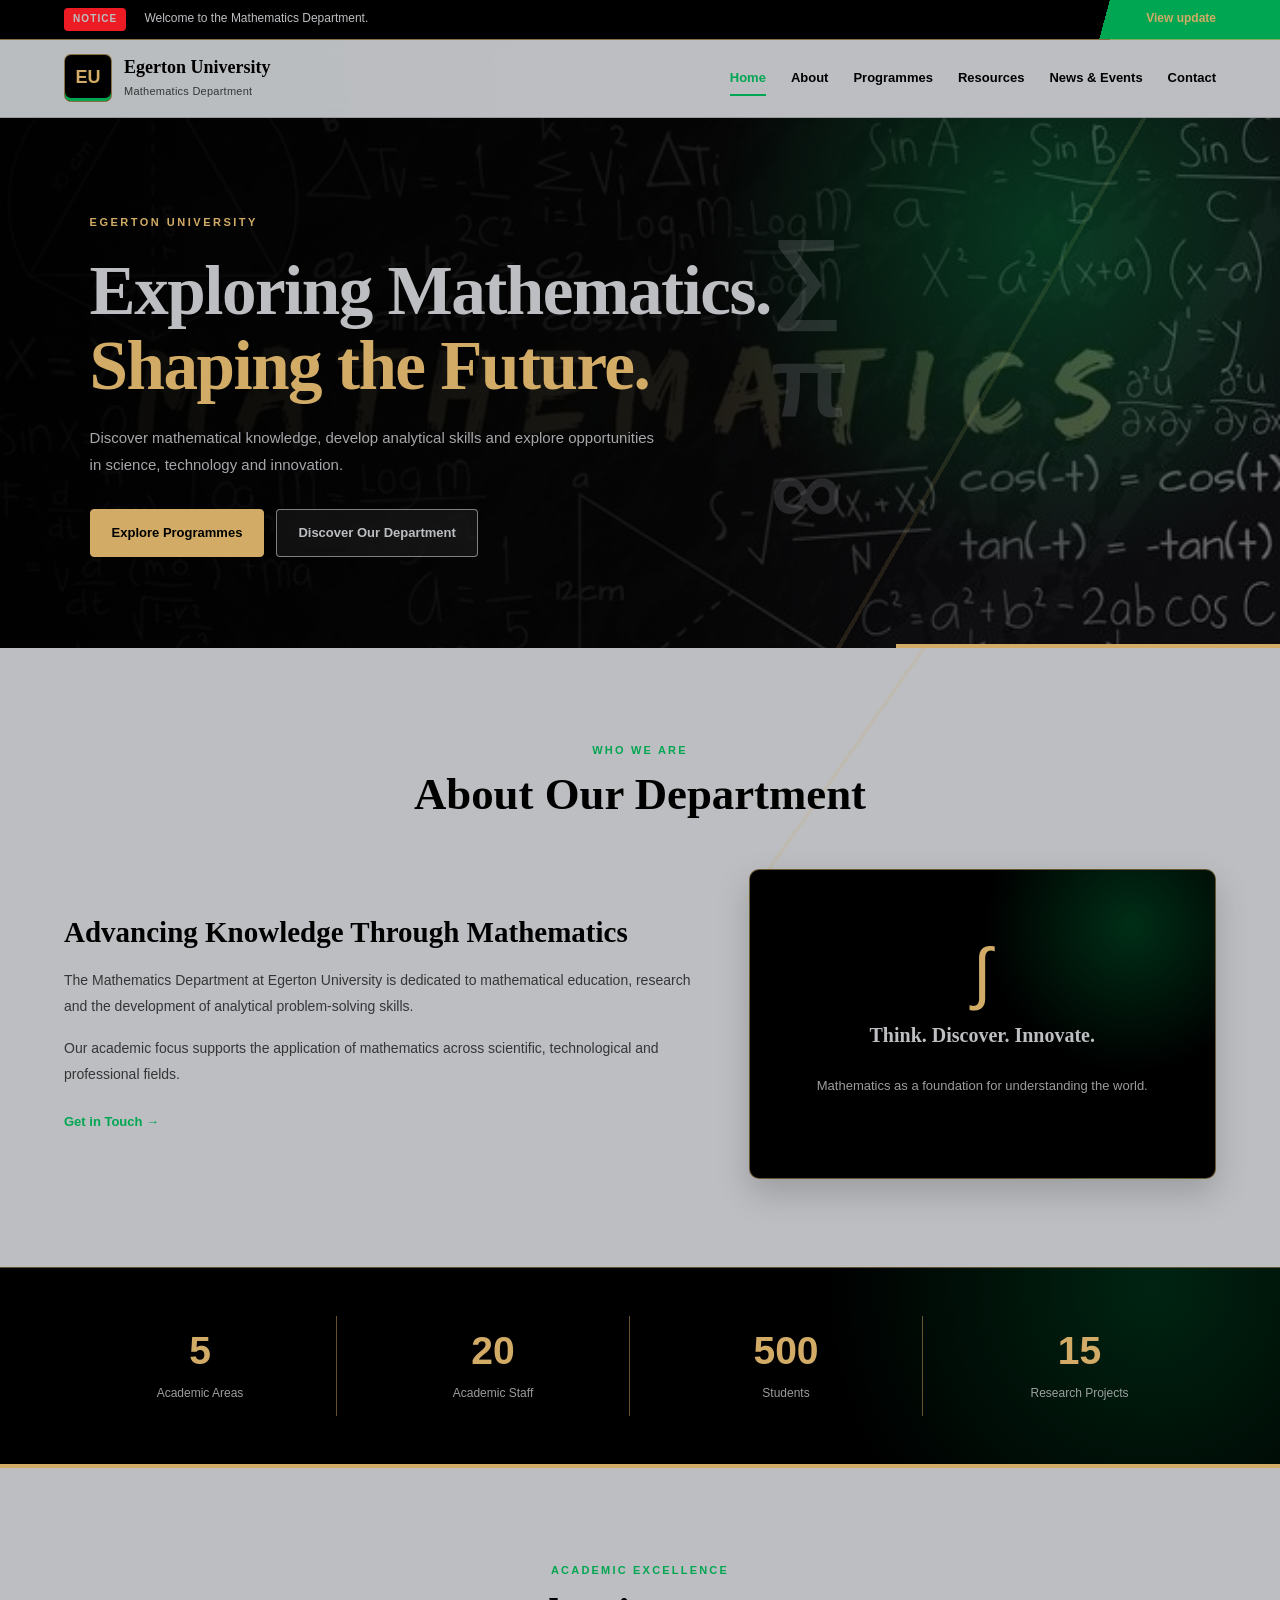
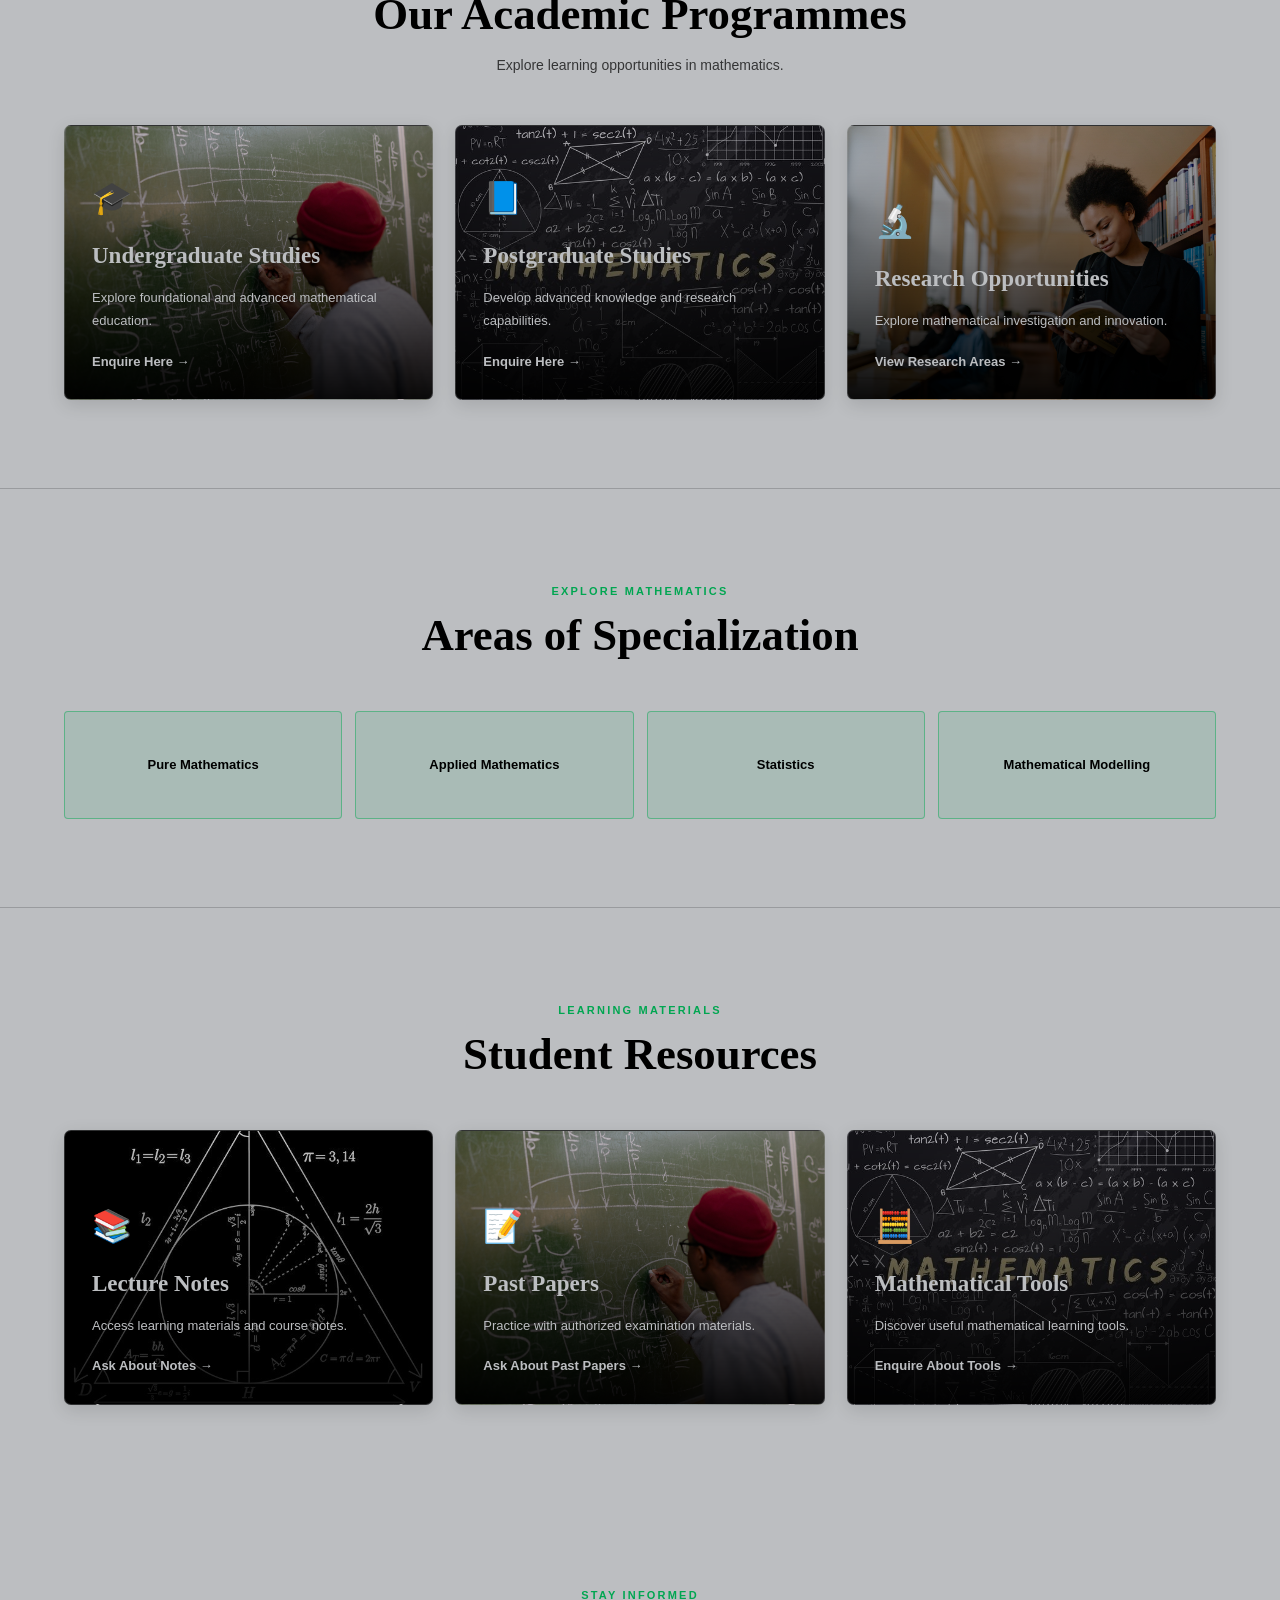
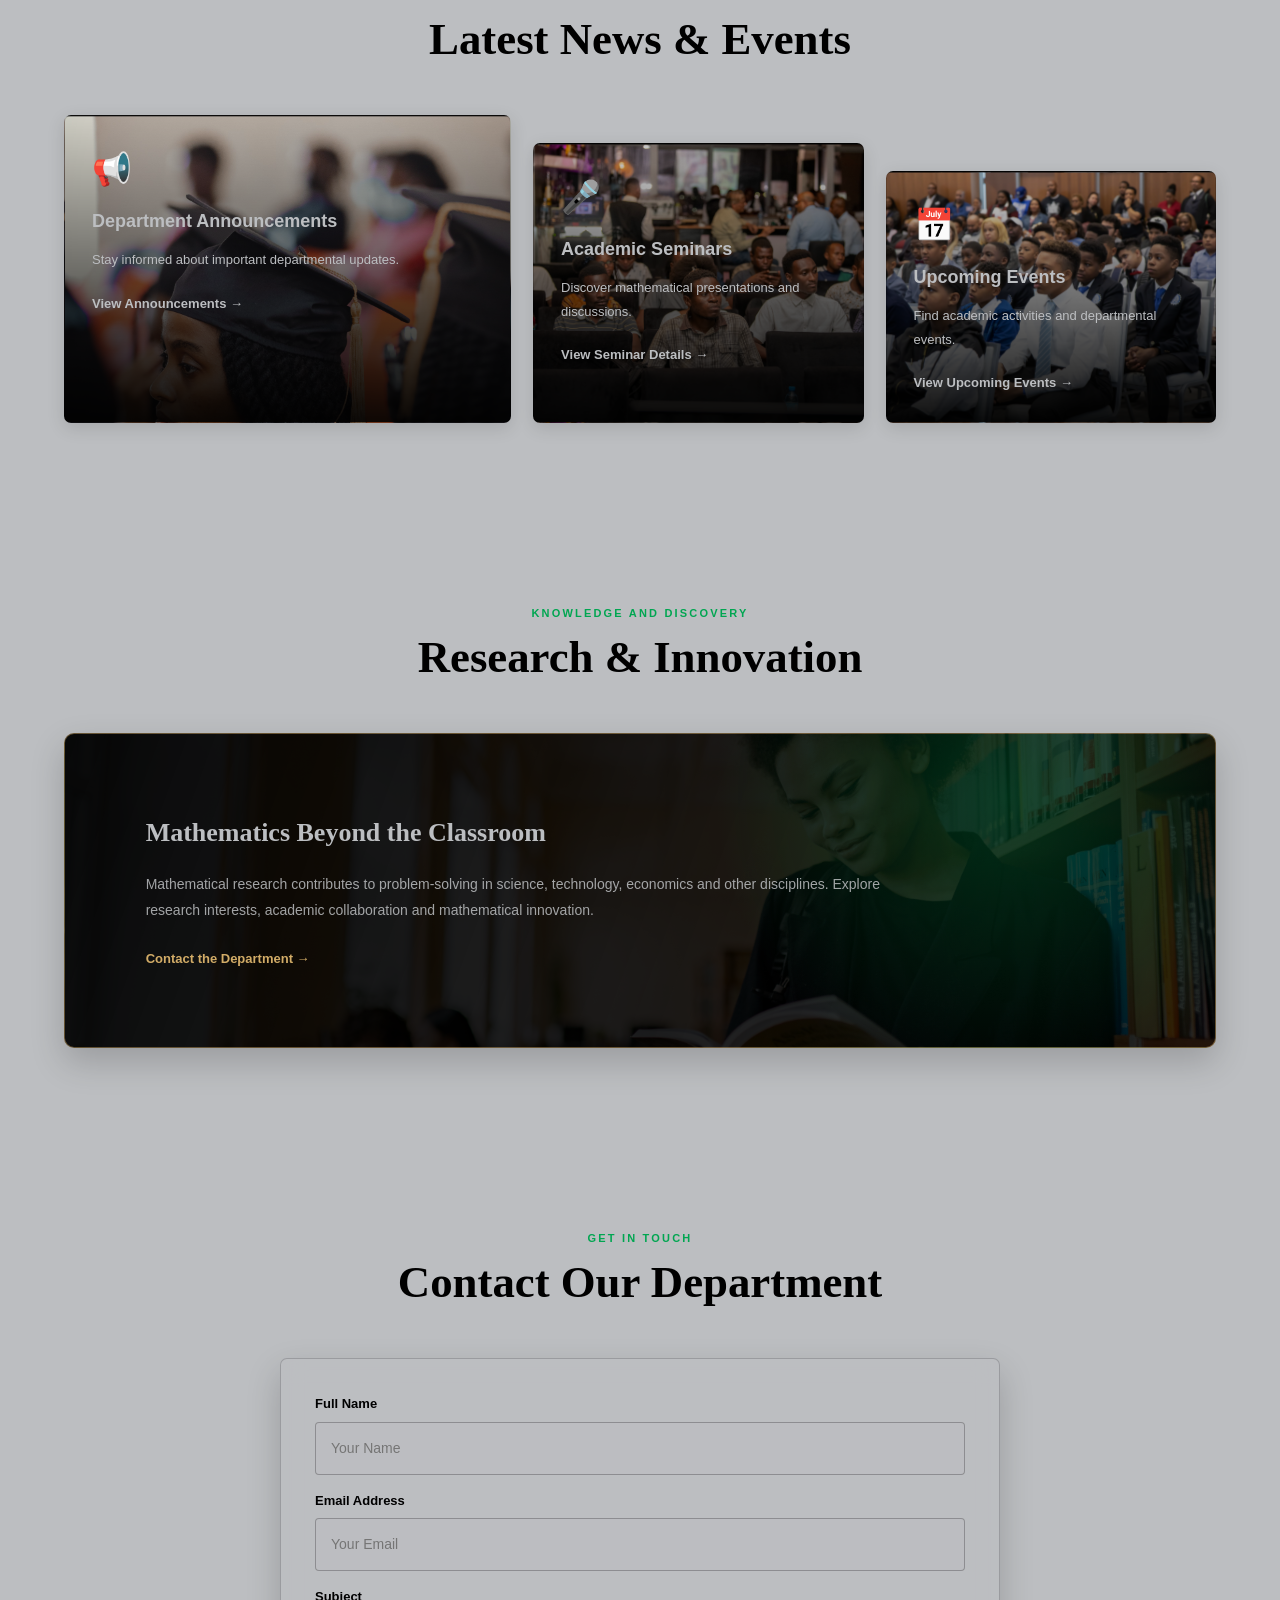
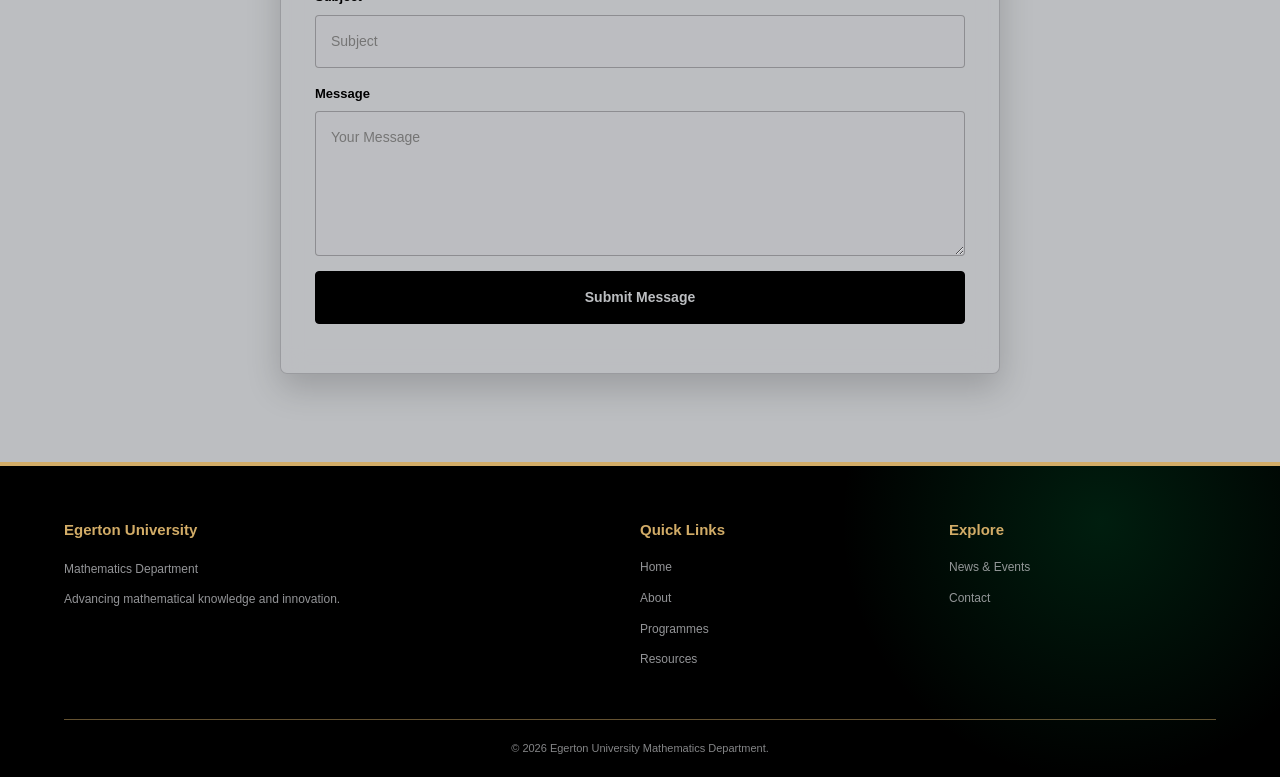
==== commit 18044e6c: "v1" ====
--- a/index.html
+++ b/index.html
@@ -1,40 +1,356 @@
-<!DOCTYPE html>
-<html lang="en">
-<head>
-    <meta charset="UTF-8">
-    <meta name="viewport" content="width=device-width, initial-scale=1.0">
-    <title>Mathematics Website</title>
-    <link rel="stylesheet" href="style.css">
-    
-</head>
-<body>
-   
-    <footer class="footer">
-      
-       <div class="footer box">
-        <h3>Department of Mathematics</h3>
-      </div>
-       <div class="footer box">
-        <h3>Quick Links</h3>
-         <div class="quick links">
-        <ul>
-            <li><a href="index.html">Home</a></li>
-            <li><a href="about us.html">About the Department</a></li>
-            <li><a href="our programmes.html">Academic programmes</a></li>
-            <li><a href="staff.html">Our staff</a></li>
-             <li><a href="resources.html">Student and Lecturer resources</a></li>
-            <li><a href="contact.html">Contact us</a></li>
-        </ul>
-       </div>
-       
-       </div>
-       <div class="footer-bottom">
-        <p>
-            &copy;2026 Department of Mathematics.
-            All rights reserved
-        </p>
-       </div>
-    </footer>
-
-</body>
+<!DOCTYPE html>
+<html lang="en">
+<head>
+    <meta charset="UTF-8">
+    <meta name="viewport" content="width=device-width, initial-scale=1.0">
+    <title>Mathematics Department Website</title>
+    <link rel="stylesheet" href="styles.css">
+    <script src="index.js" defer></script>
+</head>
+<body>
+    
+     <section class="announcement-bar" aria-label="Department announcements">
+
+        <span class="announcement-label">NOTICE</span>
+
+        <p id="announcement-message">
+            Welcome to the Mathematics Department.
+        </p>
+
+        <a href="main.html" id="announcement-link">View update</a>
+
+    </section>
+
+    <header class="site-header">
+        <div class="brand">
+            <a href="#home" class="logo" aria-label="Egerton Mathematics home">
+                EU
+            </a>
+            <div class="brand-text">
+                <h1>Egerton University</h1>
+                <p>Mathematics Department</p>
+            </div>
+
+        </div>
+        <nav class="main-nav" id="mainNav" aria-label="Main navigation">
+            <a href="#home" class="active">Home</a>
+            <a href="about.html">About</a>
+            <a href="#programmes">Programmes</a>
+            <a href="#resources">Resources</a>
+            <a href="main.html">News & Events</a>
+            <a href="contact.html">Contact</a>
+        </nav>
+        <button
+            class="menu-toggle"
+            id="menuToggle"
+            type="button"
+            aria-label="Open navigation menu"
+            aria-expanded="false"
+            aria-controls="mainNav"
+        >
+            ☰
+        </button>
+
+    </header>
+
+    <section class="hero" id="home">
+
+        <div class="hero-content">
+            <span class="hero-tag">EGERTON UNIVERSITY</span>
+
+            <h2>
+                Exploring Mathematics.
+                <span>Shaping the Future.</span>
+            </h2>
+
+            <p>
+                Discover mathematical knowledge, develop analytical
+                skills and explore opportunities in science,
+                technology and innovation.
+            </p>
+
+            <div class="hero-buttons">
+                <a href="#programmes" class="btn-primary">
+                    Explore Programmes
+                </a>
+
+                <a href="about.html" class="btn-secondary">
+                    Discover Our Department
+                </a>
+            </div>
+        </div>
+
+        <div class="hero-decoration">
+            <span>∑</span>
+            <span>π</span>
+            <span>∞</span>
+        </div>
+
+    </section>
+
+    <section class="about section-padding" id="about">
+        <div class="section-heading">
+            <span>WHO WE ARE</span>
+            <h2>About Our Department</h2>
+        </div>
+        <div class="about-content">
+            <div>
+                <h3>Advancing Knowledge Through Mathematics</h3>
+
+                <p>
+                    The Mathematics Department at Egerton University
+                    is dedicated to mathematical education, research
+                    and the development of analytical problem-solving
+                    skills.
+                </p>
+
+                <p>
+                    Our academic focus supports the application of
+                    mathematics across scientific, technological
+                    and professional fields.
+                </p>
+
+                <a href="contact.html" class="about-link">
+                    Get in Touch →
+                </a>
+            </div>
+
+            <div class="about-highlight">
+                <span>∫</span>
+                <h3>Think. Discover. Innovate.</h3>
+                <p>Mathematics as a foundation for understanding the world.</p>
+            </div>
+        </div>
+
+    </section>
+
+    <section class="statistics">
+
+        <div class="stat-item">
+            <h2 class="counter" data-target="5">0</h2>
+            <p>Academic Areas</p>
+        </div>
+
+        <div class="stat-item">
+            <h2 class="counter" data-target="20">0</h2>
+            <p>Academic Staff</p>
+        </div>
+
+        <div class="stat-item">
+            <h2 class="counter" data-target="500">0</h2>
+            <p>Students</p>
+        </div>
+
+        <div class="stat-item">
+            <h2 class="counter" data-target="15">0</h2>
+            <p>Research Projects</p>
+        </div>
+
+    </section>
+
+    <section class="programmes section-padding" id="programmes">
+
+        <div class="section-heading">
+            <span>ACADEMIC EXCELLENCE</span>
+            <h2>Our Academic Programmes</h2>
+            <p>Explore learning opportunities in mathematics.</p>
+        </div>
+
+        <div class="card-grid">
+
+            <article class="info-card">
+                <span>🎓</span>
+                <h3>Undergraduate Studies</h3>
+                <p>Explore foundational and advanced mathematical education.</p>
+                <a href="contact.html">Enquire Here →</a>
+            </article>
+
+            <article class="info-card">
+                <span>📘</span>
+                <h3>Postgraduate Studies</h3>
+                <p>Develop advanced knowledge and research capabilities.</p>
+                <a href="contact.html">Enquire Here →</a>
+            </article>
+
+            <article class="info-card">
+                <span>🔬</span>
+                <h3>Research Opportunities</h3>
+                <p>Explore mathematical investigation and innovation.</p>
+                <a href="about.html#research">View Research Areas →</a>
+            </article>
+
+        </div>
+
+    </section>
+
+    <section class="specializations section-padding">
+
+        <div class="section-heading">
+            <span>EXPLORE MATHEMATICS</span>
+            <h2>Areas of Specialization</h2>
+        </div>
+
+        <div class="specialization-grid">
+
+            <div class="specialization-item">Pure Mathematics</div>
+            <div class="specialization-item">Applied Mathematics</div>
+            <div class="specialization-item">Statistics</div>
+            <div class="specialization-item">Mathematical Modelling</div>
+
+        </div>
+
+    </section>
+
+    <section class="resources section-padding" id="resources">
+
+        <div class="section-heading">
+            <span>LEARNING MATERIALS</span>
+            <h2>Student Resources</h2>
+        </div>
+
+        <div class="card-grid">
+
+            <article class="info-card">
+                <span>📚</span>
+                <h3>Lecture Notes</h3>
+                <p>Access learning materials and course notes.</p>
+                <a href="contact.html">Ask About Notes →</a>
+            </article>
+
+            <article class="info-card">
+                <span>📝</span>
+                <h3>Past Papers</h3>
+                <p>Practice with authorized examination materials.</p>
+                <a href="contact.html">Ask About Past Papers →</a>
+            </article>
+
+            <article class="info-card">
+                <span>🧮</span>
+                <h3>Mathematical Tools</h3>
+                <p>Discover useful mathematical learning tools.</p>
+                <a href="contact.html">Enquire About Tools →</a>
+            </article>
+
+        </div>
+
+    </section>
+
+    <section class="news section-padding" id="news">
+
+        <div class="section-heading">
+            <span>STAY INFORMED</span>
+            <h2>Latest News & Events</h2>
+        </div>
+
+        <div class="card-grid">
+
+            <article class="info-card">
+                <span>📢</span>
+                <h3>Department Announcements</h3>
+                <p>Stay informed about important departmental updates.</p>
+                <a href="main.html">View Announcements →</a>
+            </article>
+
+            <article class="info-card">
+                <span>🎤</span>
+                <h3>Academic Seminars</h3>
+                <p>Discover mathematical presentations and discussions.</p>
+                <a href="main.html">View Seminar Details →</a>
+            </article>
+
+            <article class="info-card">
+                <span>📅</span>
+                <h3>Upcoming Events</h3>
+                <p>Find academic activities and departmental events.</p>
+                <a href="main.html">View Upcoming Events →</a>
+            </article>
+
+        </div>
+
+    </section>
+
+    <section class="research section-padding">
+
+        <div class="section-heading">
+            <span>KNOWLEDGE AND DISCOVERY</span>
+            <h2>Research & Innovation</h2>
+        </div>
+
+        <div class="research-content">
+            <h3>Mathematics Beyond the Classroom</h3>
+
+            <p>
+                Mathematical research contributes to problem-solving
+                in science, technology, economics and other disciplines.
+                Explore research interests, academic collaboration
+                and mathematical innovation.
+            </p>
+
+            <a href="contact.html">Contact the Department →</a>
+        </div>
+
+    </section>
+
+    <section class="contact section-padding" id="contact">
+
+        <div class="section-heading">
+            <span>GET IN TOUCH</span>
+            <h2>Contact Our Department</h2>
+        </div>
+
+        <form id="contactForm" class="contact-form">
+
+            <label for="name">Full Name</label>
+            <input type="text" id="name" placeholder="Your Name" required>
+
+            <label for="email">Email Address</label>
+            <input type="email" id="email" placeholder="Your Email" required>
+
+            <label for="subject">Subject</label>
+            <input type="text" id="subject" placeholder="Subject" required>
+
+            <label for="message">Message</label>
+            <textarea id="message" placeholder="Your Message" required></textarea>
+
+            <button type="submit">Submit Message</button>
+
+            <p id="formMessage" aria-live="polite"></p>
+
+        </form>
+
+    </section>
+
+    <footer class="site-footer">
+
+        <div class="footer-content">
+
+            <div>
+                <h3>Egerton University</h3>
+                <p>Mathematics Department</p>
+                <p>Advancing mathematical knowledge and innovation.</p>
+            </div>
+
+            <div>
+                <h3>Quick Links</h3>
+                <a href="#home">Home</a>
+                <a href="about.html">About</a>
+                <a href="#programmes">Programmes</a>
+                <a href="#resources">Resources</a>
+            </div>
+
+            <div>
+                <h3>Explore</h3>
+                <a href="main.html">News & Events</a>
+                <a href="contact.html">Contact</a>
+            </div>
+
+        </div>
+
+        <div class="footer-bottom">
+            <p>© 2026 Egerton University Mathematics Department.</p>
+        </div>
+
+    </footer>
+
+</body>
 </html>
--- a/styles.css
+++ b/styles.css
@@ -0,0 +1,2023 @@
+/* =========================================================
+   EGERTON UNIVERSITY — FUTURISTIC INSTITUTIONAL DESIGN
+   Palette: Green, Red, Gold, Grey and Black only.
+   Replaces the previous layered/duplicated stylesheet.
+   ========================================================= */
+
+:root {
+    /* Brand palette */
+    --green: #00A651;
+    --red: #ED1C24;
+    --gold: #D2AC67;
+    --grey: #BCBEC1;
+    --black: #000000;
+
+    /* Semantic tokens */
+    --navy: var(--black);
+    --navy-deep: var(--black);
+    --white: var(--grey);
+    --background: var(--grey);
+    --surface: var(--grey);
+    --text: var(--black);
+    --muted: rgba(0, 0, 0, 0.72);
+    --border: rgba(0, 0, 0, 0.18);
+    --green-light: rgba(0, 166, 81, 0.14);
+    --navy-light: rgba(0, 0, 0, 0.06);
+
+    /* Glass surfaces */
+    --glass-light: rgba(188, 190, 193, 0.76);
+    --glass-dark: rgba(0, 0, 0, 0.72);
+    --glass-border: rgba(188, 190, 193, 0.32);
+    --glass-blur: 16px;
+
+    /* Layout */
+    --container: 1180px;
+    --section-space: 88px;
+    --radius-sm: 4px;
+    --radius-md: 7px;
+    --radius-lg: 10px;
+
+    /* Shadows */
+    --shadow-sm: 0 5px 18px rgba(0, 0, 0, 0.12);
+    --shadow-md: 0 14px 34px rgba(0, 0, 0, 0.18);
+    --shadow-glass: 0 12px 32px rgba(0, 0, 0, 0.18);
+
+    /* Motion */
+    --ease: 220ms ease;
+}
+
+*,
+*::before,
+*::after {
+    box-sizing: border-box;
+    margin: 0;
+    padding: 0;
+}
+
+html {
+    scroll-behavior: smooth;
+    scroll-padding-top: 100px;
+}
+
+body {
+    min-height: 100vh;
+    background: var(--background);
+    color: var(--text);
+    font-family: Inter, "Segoe UI", Arial, Helvetica, sans-serif;
+    line-height: 1.65;
+    overflow-x: hidden;
+}
+
+body::before {
+    content: "";
+    position: fixed;
+    inset: 0;
+    z-index: -1;
+    pointer-events: none;
+    background:
+        linear-gradient(
+            125deg,
+            transparent 0 72%,
+            rgba(210, 172, 103, 0.16) 72% 72.25%,
+            transparent 72.25% 100%
+        ),
+        radial-gradient(
+            circle at 8% 12%,
+            rgba(0, 166, 81, 0.08),
+            transparent 30%
+        );
+}
+
+img {
+    max-width: 100%;
+}
+
+a {
+    color: inherit;
+    text-decoration: none;
+    transition:
+        color var(--ease),
+        background-color var(--ease),
+        border-color var(--ease),
+        transform var(--ease),
+        box-shadow var(--ease);
+}
+
+button,
+input,
+textarea {
+    font: inherit;
+}
+
+button,
+a {
+    -webkit-tap-highlight-color: transparent;
+}
+
+button {
+    cursor: pointer;
+}
+
+::selection {
+    background: var(--green);
+    color: var(--grey);
+}
+
+/* ---------------------------------------------------------
+   ANNOUNCEMENT BAR
+   --------------------------------------------------------- */
+
+.announcement-bar {
+    min-height: 38px;
+    padding: 8px max(5%, calc((100% - var(--container)) / 2));
+    display: flex;
+    align-items: center;
+    justify-content: space-between;
+    gap: 18px;
+    background:
+        linear-gradient(
+            105deg,
+            var(--black) 0 86%,
+            var(--green) 86% 100%
+        );
+    color: var(--grey);
+    border-bottom: 1px solid rgba(210, 172, 103, 0.65);
+    font-size: 12px;
+}
+
+.announcement-label {
+    flex-shrink: 0;
+    padding: 3px 9px;
+    background: var(--red);
+    color: var(--grey);
+    border-radius: var(--radius-sm);
+    font-size: 10px;
+    font-weight: 800;
+    letter-spacing: 1.1px;
+    text-transform: uppercase;
+}
+
+.announcement-bar p {
+    flex: 1;
+}
+
+.announcement-bar a {
+    color: var(--gold);
+    font-weight: 700;
+}
+
+.announcement-bar a:hover {
+    color: var(--grey);
+}
+
+/* ---------------------------------------------------------
+   HEADER AND NAVIGATION
+   --------------------------------------------------------- */
+
+.site-header {
+    position: sticky;
+    top: 0;
+    z-index: 100;
+    width: 100%;
+    min-height: 78px;
+    padding: 12px max(5%, calc((100% - var(--container)) / 2));
+    display: flex;
+    align-items: center;
+    justify-content: space-between;
+    gap: 25px;
+    background: var(--glass-light);
+    border-bottom: 1px solid var(--border);
+    backdrop-filter: blur(var(--glass-blur));
+    -webkit-backdrop-filter: blur(var(--glass-blur));
+}
+
+.brand {
+    display: flex;
+    align-items: center;
+    gap: 12px;
+    flex-shrink: 0;
+}
+
+.logo {
+    width: 48px;
+    height: 48px;
+    display: grid;
+    place-items: center;
+    background: var(--black);
+    color: var(--gold);
+    border: 1px solid rgba(210, 172, 103, 0.65);
+    border-radius: var(--radius-md);
+    box-shadow: inset 0 -3px 0 var(--green);
+    font-size: 18px;
+    font-weight: 800;
+}
+
+.brand-text h1 {
+    color: var(--black);
+    font-family: Georgia, "Times New Roman", serif;
+    font-size: 18px;
+    line-height: 1.25;
+}
+
+.brand-text p {
+    margin-top: 3px;
+    color: var(--muted);
+    font-size: 11px;
+    letter-spacing: 0.25px;
+}
+
+.main-nav {
+    display: flex;
+    align-items: center;
+    gap: 25px;
+}
+
+.main-nav a {
+    position: relative;
+    padding: 10px 0;
+    color: var(--black);
+    font-size: 13px;
+    font-weight: 650;
+}
+
+.main-nav a::after {
+    content: "";
+    position: absolute;
+    left: 0;
+    bottom: 3px;
+    width: 0;
+    height: 2px;
+    background: var(--green);
+    transition: width var(--ease);
+}
+
+.main-nav a:hover,
+.main-nav a.active {
+    color: var(--green);
+}
+
+.main-nav a:hover::after,
+.main-nav a.active::after {
+    width: 100%;
+}
+
+.menu-toggle {
+    display: none;
+    padding: 8px 12px;
+    background: var(--black);
+    color: var(--grey);
+    border: 1px solid rgba(210, 172, 103, 0.55);
+    border-radius: var(--radius-sm);
+    font-size: 19px;
+}
+
+/* ---------------------------------------------------------
+   HERO SECTIONS
+   --------------------------------------------------------- */
+
+.hero,
+.page-hero {
+    position: relative;
+    isolation: isolate;
+    overflow: hidden;
+    display: flex;
+    align-items: center;
+    color: var(--grey);
+    background-color: var(--black);
+    background-position: center;
+    background-size: cover;
+}
+
+.hero {
+    min-height: 530px;
+    padding: 90px max(7%, calc((100% - var(--container)) / 2));
+    background-image:
+        linear-gradient(
+            100deg,
+            rgba(0, 0, 0, 0.97) 0%,
+            rgba(0, 0, 0, 0.88) 54%,
+            rgba(0, 0, 0, 0.48) 100%
+        ),
+        url("img2.jpg");
+}
+
+.hero::before,
+.page-hero::before {
+    content: "";
+    position: absolute;
+    inset: 0;
+    z-index: -1;
+    pointer-events: none;
+    background:
+        radial-gradient(
+            circle at 82% 22%,
+            rgba(0, 166, 81, 0.30),
+            transparent 30%
+        ),
+        linear-gradient(
+            120deg,
+            transparent 0 72%,
+            rgba(210, 172, 103, 0.14) 72% 72.3%,
+            transparent 72.3% 100%
+        );
+}
+
+.hero::after {
+    content: "";
+    position: absolute;
+    right: 0;
+    bottom: 0;
+    width: 30%;
+    height: 4px;
+    background: var(--gold);
+}
+
+.hero-content {
+    position: relative;
+    z-index: 1;
+    max-width: 690px;
+}
+
+.hero-tag {
+    display: inline-block;
+    margin-bottom: 13px;
+    color: var(--gold);
+    font-size: 11px;
+    font-weight: 800;
+    letter-spacing: 2.5px;
+    text-transform: uppercase;
+}
+
+.hero h2 {
+    max-width: 760px;
+    margin: 10px 0 20px;
+    color: var(--grey);
+    font-family: Georgia, "Times New Roman", serif;
+    font-size: clamp(40px, 5.4vw, 72px);
+    font-weight: 700;
+    line-height: 1.08;
+    letter-spacing: -1.5px;
+}
+
+.hero h2 span {
+    display: block;
+    color: var(--gold);
+}
+
+.hero p {
+    max-width: 570px;
+    margin-bottom: 30px;
+    color: rgba(188, 190, 193, 0.88);
+    font-size: 15px;
+    line-height: 1.85;
+}
+
+.hero-buttons {
+    display: flex;
+    flex-wrap: wrap;
+    gap: 12px;
+}
+
+.hero-buttons a,
+.contact-form button {
+    min-height: 46px;
+    display: inline-flex;
+    align-items: center;
+    justify-content: center;
+    padding: 12px 21px;
+    border-radius: var(--radius-sm);
+    font-size: 13px;
+    font-weight: 750;
+}
+
+.btn-primary {
+    background: var(--gold);
+    color: var(--black);
+    border: 1px solid var(--gold);
+}
+
+.btn-primary:hover {
+    background: var(--green);
+    border-color: var(--green);
+    color: var(--black);
+    transform: translateY(-2px);
+}
+
+.btn-secondary {
+    background: rgba(188, 190, 193, 0.08);
+    color: var(--grey);
+    border: 1px solid rgba(188, 190, 193, 0.65);
+    backdrop-filter: blur(10px);
+}
+
+.btn-secondary:hover {
+    background: var(--grey);
+    color: var(--black);
+}
+
+.hero-decoration {
+    display: flex;
+    flex-direction: column;
+    gap: 3px;
+    padding-right: 2%;
+    color: rgba(188, 190, 193, 0.18);
+    font-size: clamp(55px, 8vw, 100px);
+    font-weight: 800;
+    line-height: 1.05;
+    user-select: none;
+}
+
+/* ---------------------------------------------------------
+   SHARED SECTION LAYOUT
+   --------------------------------------------------------- */
+
+.section-padding {
+    width: 100%;
+    padding: var(--section-space) max(5%, calc((100% - var(--container)) / 2));
+}
+
+.section-heading {
+    max-width: 760px;
+    margin: 0 auto 48px;
+    text-align: center;
+}
+
+.section-heading span {
+    display: inline-block;
+    margin-bottom: 9px;
+    color: var(--green);
+    font-size: 11px;
+    font-weight: 850;
+    letter-spacing: 2.2px;
+    text-transform: uppercase;
+}
+
+.section-heading h2 {
+    color: var(--black);
+    font-family: Georgia, "Times New Roman", serif;
+    font-size: clamp(30px, 3.5vw, 45px);
+    line-height: 1.2;
+}
+
+.section-heading p {
+    margin-top: 12px;
+    color: var(--muted);
+    font-size: 14px;
+}
+
+.about-content,
+.card-grid,
+.values-container,
+.research-container,
+.news-grid,
+.news-updates,
+.specialization-grid,
+.footer-content {
+    max-width: var(--container);
+    margin-right: auto;
+    margin-left: auto;
+}
+
+/* ---------------------------------------------------------
+   ABOUT
+   --------------------------------------------------------- */
+
+.about-content {
+    display: grid;
+    grid-template-columns: minmax(0, 1.15fr) minmax(280px, 0.85fr);
+    align-items: center;
+    gap: 52px;
+}
+
+.about-content h3 {
+    margin-bottom: 16px;
+    color: var(--black);
+    font-family: Georgia, "Times New Roman", serif;
+    font-size: 29px;
+    line-height: 1.25;
+}
+
+.about-content p {
+    margin-bottom: 15px;
+    color: var(--muted);
+    font-size: 14px;
+    line-height: 1.9;
+}
+
+.about-link {
+    display: inline-block;
+    margin-top: 8px;
+    color: var(--green);
+    font-size: 13px;
+    font-weight: 800;
+}
+
+.about-link:hover {
+    color: var(--black);
+}
+
+.about-highlight {
+    min-height: 310px;
+    padding: 38px 32px;
+    display: flex;
+    flex-direction: column;
+    align-items: center;
+    justify-content: center;
+    text-align: center;
+    color: var(--grey);
+    background:
+        radial-gradient(
+            circle at 82% 18%,
+            rgba(0, 166, 81, 0.28),
+            transparent 32%
+        ),
+        linear-gradient(145deg, var(--black), var(--black));
+    border: 1px solid rgba(210, 172, 103, 0.5);
+    border-radius: var(--radius-lg);
+    box-shadow: var(--shadow-md);
+}
+
+.about-highlight span {
+    display: block;
+    margin-bottom: 14px;
+    color: var(--gold);
+    font-size: 68px;
+    line-height: 1.1;
+}
+
+.about-highlight h3 {
+    color: var(--grey);
+    font-size: 20px;
+}
+
+.about-highlight p {
+    margin-top: 10px;
+    color: rgba(188, 190, 193, 0.82);
+    font-size: 13px;
+}
+
+/* ---------------------------------------------------------
+   STATISTICS
+   --------------------------------------------------------- */
+
+.statistics {
+    display: grid;
+    grid-template-columns: repeat(4, minmax(0, 1fr));
+    gap: 20px;
+    padding: 48px max(5%, calc((100% - var(--container)) / 2));
+    color: var(--grey);
+    background:
+        radial-gradient(
+            circle at 90% 10%,
+            rgba(0, 166, 81, 0.22),
+            transparent 28%
+        ),
+        var(--black);
+    border-top: 1px solid rgba(210, 172, 103, 0.45);
+    border-bottom: 4px solid var(--gold);
+    text-align: center;
+}
+
+.stat-item {
+    padding: 12px;
+    border-right: 1px solid rgba(210, 172, 103, 0.48);
+}
+
+.stat-item:last-child {
+    border-right: 0;
+}
+
+.stat-item h2 {
+    color: var(--gold);
+    font-size: 39px;
+    line-height: 1.2;
+}
+
+.stat-item p {
+    margin-top: 9px;
+    color: rgba(188, 190, 193, 0.82);
+    font-size: 12px;
+}
+
+/* ---------------------------------------------------------
+   INFORMATION CARDS
+   --------------------------------------------------------- */
+
+.card-grid {
+    display: grid;
+    grid-template-columns: repeat(3, minmax(0, 1fr));
+    gap: 22px;
+}
+
+.info-card,
+.value-card,
+.news-card,
+.detail-box,
+.leader-card,
+.calendar-item,
+.history-content,
+.contact-form {
+    background: var(--glass-light);
+    border: 1px solid rgba(0, 0, 0, 0.16);
+    border-radius: var(--radius-md);
+    box-shadow: var(--shadow-sm);
+}
+
+.info-card {
+    min-width: 0;
+    padding: 27px;
+    transition:
+        transform var(--ease),
+        box-shadow var(--ease),
+        border-color var(--ease);
+}
+
+.info-card:hover {
+    transform: translateY(-4px);
+    border-color: rgba(0, 166, 81, 0.75);
+    box-shadow: var(--shadow-md);
+}
+
+.info-card span {
+    display: inline-block;
+    margin-bottom: 12px;
+    font-size: 32px;
+}
+
+.info-card h3 {
+    margin-bottom: 11px;
+    color: var(--black);
+    font-size: 18px;
+}
+
+.info-card p {
+    margin-bottom: 18px;
+    color: var(--muted);
+    font-size: 13px;
+    line-height: 1.8;
+}
+
+.info-card a {
+    color: var(--green);
+    font-size: 13px;
+    font-weight: 800;
+}
+
+.info-card a:hover {
+    color: var(--black);
+}
+
+/* Image-led programme and resource cards */
+.programmes .info-card,
+.resources .info-card {
+    min-height: 275px;
+    display: flex;
+    flex-direction: column;
+    justify-content: flex-end;
+    overflow: hidden;
+    color: var(--grey);
+    background-position: center;
+    background-size: cover;
+    border: 1px solid rgba(188, 190, 193, 0.25);
+}
+
+.programmes .info-card h3,
+.programmes .info-card p,
+.programmes .info-card a,
+.resources .info-card h3,
+.resources .info-card p,
+.resources .info-card a {
+    color: var(--grey);
+}
+
+.programmes .info-card h3,
+.resources .info-card h3 {
+    font-family: Georgia, "Times New Roman", serif;
+    font-size: 23px;
+}
+
+.programmes .info-card p,
+.resources .info-card p {
+    max-width: 440px;
+}
+
+.programmes .info-card:nth-child(1) {
+    background-image:
+        linear-gradient(0deg, rgba(0,0,0,.94), rgba(0,0,0,.18)),
+        url("Student.jpg");
+}
+
+.programmes .info-card:nth-child(2) {
+    background-image:
+        linear-gradient(0deg, rgba(0,0,0,.94), rgba(0,0,0,.18)),
+        url("img2.jpg");
+}
+
+.programmes .info-card:nth-child(3) {
+    background-image:
+        linear-gradient(0deg, rgba(0,0,0,.94), rgba(0,0,0,.18)),
+        url("Research.jpg");
+}
+
+.resources .info-card:nth-child(1) {
+    background-image:
+        linear-gradient(0deg, rgba(0,0,0,.94), rgba(0,0,0,.18)),
+        url("img1.jpg");
+}
+
+.resources .info-card:nth-child(2) {
+    background-image:
+        linear-gradient(0deg, rgba(0,0,0,.94), rgba(0,0,0,.18)),
+        url("Student.jpg");
+}
+
+.resources .info-card:nth-child(3) {
+    background-image:
+        linear-gradient(0deg, rgba(0,0,0,.94), rgba(0,0,0,.18)),
+        url("img2.jpg");
+}
+
+/* ---------------------------------------------------------
+   SPECIALIZATIONS
+   --------------------------------------------------------- */
+
+.specializations {
+    background: rgba(188, 190, 193, 0.55);
+    border-top: 1px solid var(--border);
+    border-bottom: 1px solid var(--border);
+}
+
+.specialization-grid {
+    display: grid;
+    grid-template-columns: repeat(4, minmax(0, 1fr));
+    gap: 13px;
+}
+
+.specialization-item {
+    min-height: 108px;
+    padding: 22px 14px;
+    display: grid;
+    place-items: center;
+    background: rgba(0, 166, 81, 0.10);
+    color: var(--black);
+    border: 1px solid rgba(0, 166, 81, 0.45);
+    border-radius: var(--radius-sm);
+    text-align: center;
+    font-size: 13px;
+    font-weight: 750;
+    transition:
+        background-color var(--ease),
+        color var(--ease),
+        transform var(--ease),
+        border-color var(--ease);
+}
+
+.specialization-item:hover {
+    background: var(--green);
+    color: var(--black);
+    border-color: var(--green);
+    transform: translateY(-3px);
+}
+
+/* ---------------------------------------------------------
+   RESEARCH FEATURE
+   --------------------------------------------------------- */
+
+.research-content {
+    position: relative;
+    isolation: isolate;
+    max-width: var(--container);
+    min-height: 315px;
+    margin: 0 auto;
+    padding: 58px 7%;
+    display: flex;
+    flex-direction: column;
+    justify-content: center;
+    overflow: hidden;
+    color: var(--grey);
+    background:
+        radial-gradient(
+            circle at 82% 20%,
+            rgba(0, 166, 81, 0.28),
+            transparent 30%
+        ),
+        linear-gradient(110deg, rgba(0,0,0,.96), rgba(0,0,0,.78)),
+        url("Research.jpg") center / cover;
+    border: 1px solid rgba(210, 172, 103, 0.45);
+    border-radius: var(--radius-lg);
+    box-shadow: var(--shadow-md);
+    text-align: left;
+}
+
+.research-content h3 {
+    margin-bottom: 16px;
+    color: var(--grey);
+    font-family: Georgia, "Times New Roman", serif;
+    font-size: 26px;
+}
+
+.research-content p {
+    max-width: 750px;
+    margin: 0 0 24px;
+    color: rgba(188, 190, 193, 0.85);
+    font-size: 14px;
+    line-height: 1.9;
+}
+
+.research-content a {
+    color: var(--gold);
+    font-size: 13px;
+    font-weight: 800;
+}
+
+.research-content a:hover {
+    color: var(--green);
+}
+
+/* ---------------------------------------------------------
+   CONTACT FORM
+   --------------------------------------------------------- */
+
+.contact-form {
+    max-width: 720px;
+    margin: 0 auto;
+    padding: 34px;
+    display: flex;
+    flex-direction: column;
+    gap: 15px;
+    background: var(--glass-light);
+    border: 1px solid rgba(0, 0, 0, 0.18);
+    border-radius: var(--radius-md);
+    box-shadow: var(--shadow-md);
+    backdrop-filter: blur(12px);
+    -webkit-backdrop-filter: blur(12px);
+}
+
+.contact-form label {
+    margin-bottom: -8px;
+    color: var(--black);
+    font-size: 13px;
+    font-weight: 750;
+}
+
+.contact-form input,
+.contact-form textarea {
+    width: 100%;
+    padding: 14px 15px;
+    color: var(--black);
+    background: rgba(188, 190, 193, 0.82);
+    border: 1px solid rgba(0, 0, 0, 0.25);
+    border-radius: var(--radius-sm);
+    outline: none;
+    font-size: 14px;
+    transition:
+        border-color var(--ease),
+        box-shadow var(--ease);
+}
+
+.contact-form input:focus,
+.contact-form textarea:focus {
+    border-color: var(--green);
+    box-shadow: 0 0 0 3px rgba(0, 166, 81, 0.16);
+}
+
+.contact-form textarea {
+    min-height: 145px;
+    resize: vertical;
+}
+
+.contact-form button {
+    width: 100%;
+    padding: 14px;
+    color: var(--grey);
+    background: var(--black);
+    border: 1px solid var(--black);
+    border-radius: var(--radius-sm);
+    font-size: 14px;
+    font-weight: 800;
+    transition:
+        background-color var(--ease),
+        color var(--ease),
+        transform var(--ease);
+}
+
+.contact-form button:hover {
+    color: var(--black);
+    background: var(--green);
+    border-color: var(--green);
+    transform: translateY(-2px);
+}
+
+#formMessage {
+    color: var(--green);
+    font-size: 13px;
+}
+
+.form-success {
+    color: var(--green);
+    font-weight: 750;
+}
+
+.form-error {
+    color: var(--red);
+    font-weight: 750;
+}
+
+/* ---------------------------------------------------------
+   INNER PAGE HERO AND HISTORY
+   --------------------------------------------------------- */
+
+.page-hero {
+    min-height: 370px;
+    padding: 70px max(7%, calc((100% - var(--container)) / 2));
+    background-image:
+        linear-gradient(100deg, rgba(0,0,0,.96), rgba(0,0,0,.62)),
+        url("img1.jpg");
+    background-position: center 45%;
+    background-size: cover;
+    background-repeat: no-repeat;
+}
+
+.page-hero > div {
+    max-width: 780px;
+    position: relative;
+    z-index: 1;
+}
+
+.page-hero h2 {
+    max-width: 820px;
+    margin: 10px 0 15px;
+    color: var(--grey);
+    font-family: Georgia, "Times New Roman", serif;
+    font-size: clamp(36px, 5vw, 60px);
+    line-height: 1.1;
+}
+
+.page-hero p {
+    max-width: 680px;
+    color: rgba(188, 190, 193, 0.88);
+    font-size: 15px;
+    line-height: 1.85;
+}
+
+.history-content {
+    max-width: 850px;
+    margin: 0 auto;
+    padding: 32px 38px;
+    color: var(--muted);
+    line-height: 1.9;
+    border-left: 4px solid var(--gold);
+}
+
+.history-content p + p {
+    margin-top: 18px;
+}
+
+/* ---------------------------------------------------------
+   VISION, MISSION, VALUES AND RESEARCH GRIDS
+   --------------------------------------------------------- */
+
+.vision-mission,
+.values-container,
+.research-container,
+.details-container,
+.social-links,
+.news-grid,
+.news-updates {
+    display: grid;
+    gap: 22px;
+}
+
+.vision-mission {
+    max-width: var(--container);
+    margin: 0 auto;
+    padding: 54px;
+    grid-template-columns: minmax(0, 1.25fr) minmax(0, 0.75fr);
+    background:
+        radial-gradient(
+            circle at 90% 10%,
+            rgba(0, 166, 81, 0.18),
+            transparent 25%
+        ),
+        var(--black);
+    border: 1px solid rgba(210, 172, 103, 0.5);
+    border-radius: var(--radius-lg);
+}
+
+.value-card {
+    min-width: 0;
+    padding: 28px;
+    color: var(--black);
+    transition:
+        transform var(--ease),
+        box-shadow var(--ease),
+        border-color var(--ease);
+}
+
+.value-card:hover {
+    border-color: rgba(0, 166, 81, 0.65);
+    box-shadow: var(--shadow-md);
+}
+
+.value-card h2,
+.value-card h3 {
+    margin-bottom: 12px;
+    color: var(--black);
+}
+
+.value-card p {
+    color: var(--muted);
+    line-height: 1.8;
+}
+
+.card-label {
+    display: block;
+    margin-bottom: 8px;
+    color: var(--green);
+    font-size: 10px;
+    font-weight: 850;
+    letter-spacing: 2px;
+    text-transform: uppercase;
+}
+
+.vision-mission .value-card {
+    min-height: 270px;
+    display: flex;
+    flex-direction: column;
+    justify-content: center;
+}
+
+.vision-mission .value-card:first-child {
+    background:
+        linear-gradient(
+            135deg,
+            var(--gold) 0 94%,
+            var(--green) 94% 100%
+        );
+    border: 0;
+}
+
+.vision-mission .value-card:first-child h2,
+.vision-mission .value-card:first-child p,
+.vision-mission .value-card:first-child .card-label {
+    color: var(--black);
+}
+
+.vision-mission .value-card:last-child {
+    margin: 28px 0 -28px -18px;
+    background:
+        radial-gradient(
+            circle at 85% 15%,
+            rgba(0, 166, 81, 0.30),
+            transparent 28%
+        ),
+        var(--black);
+    border: 1px solid rgba(210, 172, 103, 0.45);
+}
+
+.vision-mission .value-card:last-child h2,
+.vision-mission .value-card:last-child p {
+    color: var(--grey);
+}
+
+.vision-mission .value-card:last-child .card-label {
+    color: var(--gold);
+}
+
+.values-container {
+    grid-template-columns: 1.35fr 0.82fr 0.82fr;
+}
+
+.values-container .value-card,
+.research-container .value-card,
+.news-updates .value-card {
+    min-height: 220px;
+}
+
+.values-container .value-card:first-child,
+.research-container .value-card:nth-child(2),
+.news-updates .value-card:first-child {
+    color: var(--grey);
+    background:
+        radial-gradient(
+            circle at 85% 12%,
+            rgba(0, 166, 81, 0.20),
+            transparent 28%
+        ),
+        var(--black);
+    border-color: rgba(210, 172, 103, 0.45);
+}
+
+.values-container .value-card:first-child h3,
+.values-container .value-card:first-child p,
+.research-container .value-card:nth-child(2) h3,
+.research-container .value-card:nth-child(2) p,
+.news-updates .value-card:first-child h3,
+.news-updates .value-card:first-child p,
+.news-updates .value-card:first-child strong {
+    color: var(--grey);
+}
+
+.values-container .value-card:first-child .card-label,
+.research-container .value-card:nth-child(2) .card-label,
+.news-updates .value-card:first-child .card-label {
+    color: var(--gold);
+}
+
+.research-container {
+    grid-template-columns: 1.25fr 0.75fr;
+}
+
+.research-container .value-card:nth-child(2) {
+    grid-row: span 2;
+}
+
+.research-container .value-card:nth-child(3),
+.research-container .value-card:nth-child(4) {
+    min-height: 175px;
+}
+
+.news-updates {
+    grid-template-columns: 1.25fr 0.75fr 0.75fr;
+}
+
+/* ---------------------------------------------------------
+   OBJECTIVES
+   --------------------------------------------------------- */
+
+.objectives-list {
+    max-width: 850px;
+    margin: 0 auto;
+    display: grid;
+    grid-template-columns: 1.3fr 0.7fr;
+    gap: 14px;
+    list-style: none;
+}
+
+.objectives-list li {
+    position: relative;
+    padding: 17px 18px 17px 44px;
+    color: var(--black);
+    background:
+        linear-gradient(
+            100deg,
+            rgba(210, 172, 103, 0.55) 0 12px,
+            rgba(188, 190, 193, 0.78) 12px 100%
+        );
+    border: 1px solid rgba(0, 0, 0, 0.14);
+    border-radius: var(--radius-sm);
+    font-size: 13px;
+    font-weight: 700;
+}
+
+.objectives-list li::before {
+    content: "✓";
+    position: absolute;
+    left: 17px;
+    color: var(--green);
+    font-weight: 900;
+}
+
+.objectives-list li:nth-child(2),
+.objectives-list li:nth-child(4) {
+    margin-left: 22px;
+}
+
+/* ---------------------------------------------------------
+   LEADERSHIP
+   --------------------------------------------------------- */
+
+.leader-card {
+    max-width: 820px;
+    margin: 0 auto;
+    padding: 32px;
+    display: flex;
+    align-items: center;
+    gap: 26px;
+}
+
+.leader-placeholder {
+    width: 140px;
+    height: 140px;
+    flex: 0 0 140px;
+    display: grid;
+    place-items: center;
+    color: var(--gold);
+    background:
+        radial-gradient(
+            circle at 72% 18%,
+            rgba(0, 166, 81, 0.25),
+            transparent 28%
+        ),
+        var(--black);
+    border: 1px solid rgba(210, 172, 103, 0.5);
+    border-radius: var(--radius-md);
+    font-size: 27px;
+    font-weight: 850;
+}
+
+.leader-card h3 {
+    margin-bottom: 8px;
+    color: var(--black);
+}
+
+.muted-note {
+    margin-top: 10px;
+    color: var(--muted);
+    font-size: 12px;
+}
+
+/* ---------------------------------------------------------
+   ORGANISATIONAL CHART
+   --------------------------------------------------------- */
+
+.organisation-chart {
+    max-width: 980px;
+    margin: 0 auto;
+    display: flex;
+    flex-direction: column;
+    align-items: center;
+}
+
+.org-level,
+.org-branches {
+    width: 100%;
+}
+
+.org-level {
+    display: flex;
+    justify-content: center;
+}
+
+.org-branches {
+    display: grid;
+    grid-template-columns: repeat(3, minmax(0, 1fr));
+    gap: 16px;
+}
+
+.org-box {
+    min-width: 210px;
+    padding: 20px;
+    text-align: center;
+    background: var(--glass-light);
+    border: 1px solid var(--border);
+    border-left: 4px solid var(--gold);
+    border-radius: var(--radius-sm);
+}
+
+.org-box h3 {
+    color: var(--black);
+    font-size: 15px;
+}
+
+.org-box p {
+    margin-top: 6px;
+    color: var(--muted);
+    font-size: 12px;
+}
+
+.org-box.university {
+    min-width: 280px;
+    background: var(--black);
+    border: 1px solid rgba(210, 172, 103, 0.5);
+    border-bottom: 4px solid var(--gold);
+}
+
+.org-box.university h3 {
+    color: var(--gold);
+}
+
+.org-box.university p {
+    color: var(--grey);
+}
+
+.org-line {
+    width: 1px;
+    height: 34px;
+    background: var(--gold);
+}
+
+/* ---------------------------------------------------------
+   INTRODUCTIONS AND FAQ
+   --------------------------------------------------------- */
+
+.research-introduction,
+.calendar-introduction {
+    max-width: 820px;
+    margin: -20px auto 34px;
+    color: var(--muted);
+    text-align: center;
+    line-height: 1.85;
+}
+
+.faq-list {
+    max-width: 850px;
+    margin: 0 auto;
+    overflow: hidden;
+    background: var(--glass-light);
+    border: 1px solid var(--border);
+    border-radius: var(--radius-md);
+    backdrop-filter: blur(12px);
+    -webkit-backdrop-filter: blur(12px);
+}
+
+.faq-list details {
+    padding: 0;
+    border-bottom: 1px solid rgba(0, 0, 0, 0.14);
+}
+
+.faq-list details:last-child {
+    border-bottom: 0;
+}
+
+.faq-list summary {
+    min-height: 64px;
+    padding: 17px 22px;
+    display: flex;
+    align-items: center;
+    cursor: pointer;
+    list-style: none;
+    color: var(--black);
+    font-weight: 750;
+}
+
+.faq-list summary::-webkit-details-marker {
+    display: none;
+}
+
+.faq-list summary::after {
+    content: "+";
+    margin-left: auto;
+    padding-left: 16px;
+    color: var(--green);
+    font-size: 22px;
+}
+
+.faq-list details[open] summary::after {
+    content: "−";
+}
+
+.faq-list details p {
+    margin: 0;
+    padding: 0 22px 20px;
+    color: var(--muted);
+    line-height: 1.8;
+}
+
+/* ---------------------------------------------------------
+   CONTACT DETAILS AND MAP
+   --------------------------------------------------------- */
+
+.details-container {
+    grid-template-columns: 1.25fr 1fr 0.85fr;
+}
+
+.detail-box {
+    min-height: 180px;
+    padding: 23px;
+    border-left: 4px solid var(--green);
+}
+
+.detail-box:nth-child(4) {
+    grid-column: span 2;
+}
+
+.detail-box h3 {
+    margin-bottom: 10px;
+    color: var(--black);
+}
+
+.detail-box p,
+.detail-box a {
+    color: var(--muted);
+    line-height: 1.8;
+    font-size: 13px;
+}
+
+.detail-box a:hover {
+    color: var(--green);
+}
+
+.map-frame {
+    max-width: 1000px;
+    margin: 0 auto;
+    aspect-ratio: 16 / 7;
+    overflow: hidden;
+    border: 1px solid var(--border);
+    border-radius: var(--radius-md);
+    box-shadow: var(--shadow-sm);
+}
+
+.map-frame iframe {
+    width: 100%;
+    height: 100%;
+    border: 0;
+}
+
+/* ---------------------------------------------------------
+   SOCIAL LINKS
+   --------------------------------------------------------- */
+
+.social-links {
+    max-width: 900px;
+    margin: 0 auto;
+    grid-template-columns: repeat(4, minmax(0, 1fr));
+}
+
+.social-links a {
+    display: block;
+    padding: 13px;
+    color: var(--grey);
+    background: var(--black);
+    border: 1px solid rgba(210, 172, 103, 0.35);
+    border-radius: var(--radius-sm);
+    text-align: center;
+    font-size: 13px;
+    font-weight: 750;
+}
+
+.social-links a:hover {
+    color: var(--black);
+    background: var(--green);
+    border-color: var(--green);
+}
+
+/* ---------------------------------------------------------
+   NEWS
+   --------------------------------------------------------- */
+
+.news .card-grid {
+    grid-template-columns: 1.15fr 0.85fr 0.85fr;
+}
+
+.news .info-card {
+    min-height: 245px;
+    background-position: center;
+    background-size: cover;
+    color: var(--grey);
+}
+
+.news .info-card h3,
+.news .info-card p,
+.news .info-card a {
+    color: var(--grey);
+}
+
+.news .info-card:nth-child(1) {
+    background-image:
+        linear-gradient(0deg, rgba(0,0,0,.94), rgba(0,0,0,.18)),
+        url("University students.jpg");
+}
+
+.news .info-card:nth-child(2) {
+    margin-top: 28px;
+    background-image:
+        linear-gradient(0deg, rgba(0,0,0,.94), rgba(0,0,0,.18)),
+        url("Maths seminar event.jpg");
+}
+
+.news .info-card:nth-child(3) {
+    margin-top: 56px;
+    background-image:
+        linear-gradient(0deg, rgba(0,0,0,.94), rgba(0,0,0,.18)),
+        url("Conference.jpg");
+}
+
+.news-card {
+    overflow: hidden;
+}
+
+.news-card img {
+    width: 100%;
+    height: 220px;
+    display: block;
+    object-fit: cover;
+}
+
+.news-content {
+    padding: 23px;
+}
+
+.news-date {
+    display: block;
+    margin-bottom: 8px;
+    color: var(--green);
+    font-size: 10px;
+    font-weight: 850;
+    letter-spacing: 1.3px;
+    text-transform: uppercase;
+}
+
+.news-content h3 {
+    margin-bottom: 10px;
+    color: var(--black);
+}
+
+.news-content p,
+.news-content li {
+    color: var(--muted);
+    font-size: 13px;
+    line-height: 1.75;
+}
+
+.details {
+    margin-top: 15px;
+    padding-left: 18px;
+}
+
+.news-grid {
+    grid-template-columns: 1.2fr 0.8fr;
+}
+
+.news-grid .news-card:only-child {
+    grid-column: 1 / -1;
+}
+
+/* ---------------------------------------------------------
+   CALENDAR
+   --------------------------------------------------------- */
+
+.calendar-list {
+    max-width: 900px;
+    margin: 0 auto;
+    display: grid;
+    gap: 14px;
+}
+
+.calendar-item {
+    display: grid;
+    grid-template-columns: 68px minmax(0, 1fr) auto;
+    align-items: center;
+    gap: 17px;
+    padding: 17px;
+}
+
+.date-box {
+    width: 68px;
+    height: 68px;
+    display: grid;
+    place-content: center;
+    color: var(--gold);
+    background: var(--black);
+    border: 1px solid rgba(210, 172, 103, 0.5);
+    border-radius: var(--radius-sm);
+    text-align: center;
+}
+
+.date-box span {
+    color: var(--gold);
+    font-size: 23px;
+    font-weight: 850;
+    line-height: 1;
+}
+
+.date-box small {
+    margin-top: 4px;
+    color: var(--grey);
+    font-weight: 750;
+}
+
+.event-details h3 {
+    margin-bottom: 5px;
+    color: var(--black);
+}
+
+.event-details p {
+    color: var(--muted);
+    font-size: 13px;
+    line-height: 1.7;
+}
+
+.event-status {
+    padding: 5px 9px;
+    color: var(--black);
+    background: rgba(0, 166, 81, 0.16);
+    border: 1px solid rgba(0, 166, 81, 0.45);
+    border-radius: var(--radius-sm);
+    font-size: 11px;
+    font-weight: 800;
+}
+
+/* ---------------------------------------------------------
+   FOOTER
+   --------------------------------------------------------- */
+
+.site-footer {
+    padding: 52px max(5%, calc((100% - var(--container)) / 2)) 20px;
+    color: var(--grey);
+    background:
+        radial-gradient(
+            circle at 86% 18%,
+            rgba(0, 166, 81, 0.18),
+            transparent 23%
+        ),
+        var(--black);
+    border-top: 4px solid var(--gold);
+}
+
+.footer-content {
+    display: grid;
+    grid-template-columns: 2fr 1fr 1fr;
+    gap: 42px;
+    margin-bottom: 38px;
+}
+
+.footer-content h3 {
+    margin-bottom: 15px;
+    color: var(--gold);
+    font-size: 15px;
+}
+
+.footer-content p {
+    margin-bottom: 8px;
+    color: rgba(188, 190, 193, 0.78);
+    font-size: 12px;
+    line-height: 1.85;
+}
+
+.footer-content a {
+    display: block;
+    margin-bottom: 11px;
+    color: rgba(188, 190, 193, 0.78);
+    font-size: 12px;
+}
+
+.footer-content a:hover {
+    color: var(--green);
+}
+
+.footer-bottom {
+    padding-top: 19px;
+    color: rgba(188, 190, 193, 0.7);
+    border-top: 1px solid rgba(210, 172, 103, 0.48);
+    text-align: center;
+    font-size: 11px;
+}
+
+/* ---------------------------------------------------------
+   PAGE-SPECIFIC SECTION VARIANTS
+   --------------------------------------------------------- */
+
+.specializations,
+.news,
+.programmes,
+.resources {
+    position: relative;
+}
+
+.values-container .value-card:first-child,
+.research-container .value-card:nth-child(2),
+.news-updates .value-card:first-child {
+    box-shadow: var(--shadow-md);
+}
+
+/* ---------------------------------------------------------
+   RESPONSIVE: TABLET
+   --------------------------------------------------------- */
+
+@media (max-width: 1000px) {
+    .main-nav {
+        gap: 15px;
+    }
+
+    .main-nav a {
+        font-size: 12px;
+    }
+
+    .site-header {
+        padding-right: 4%;
+        padding-left: 4%;
+    }
+
+    .programmes .card-grid,
+    .resources .card-grid,
+    .news .card-grid,
+    .values-container,
+    .news-updates {
+        grid-template-columns: repeat(2, minmax(0, 1fr));
+    }
+
+    .programmes .info-card:first-child,
+    .resources .info-card:nth-child(2),
+    .news .info-card:first-child,
+    .values-container .value-card:first-child,
+    .news-updates .value-card:first-child {
+        grid-column: 1 / -1;
+    }
+
+    .news .info-card:nth-child(2),
+    .news .info-card:nth-child(3) {
+        margin-top: 0;
+    }
+
+    .vision-mission {
+        padding: 38px;
+    }
+
+    .details-container {
+        grid-template-columns: repeat(2, minmax(0, 1fr));
+    }
+
+    .detail-box:nth-child(4) {
+        grid-column: 1 / -1;
+    }
+}
+
+/* ---------------------------------------------------------
+   RESPONSIVE: MOBILE NAVIGATION AND CONTENT
+   --------------------------------------------------------- */
+
+@media (max-width: 900px) {
+    .site-header {
+        flex-wrap: wrap;
+    }
+
+    .menu-toggle {
+        display: block;
+    }
+
+    .main-nav {
+        position: absolute;
+        top: 100%;
+        left: 0;
+        width: 100%;
+        display: none;
+        flex-direction: column;
+        align-items: stretch;
+        gap: 5px;
+        padding: 14px 5% 20px;
+        background: var(--glass-light);
+        border-bottom: 1px solid var(--border);
+        box-shadow: var(--shadow-md);
+        backdrop-filter: blur(var(--glass-blur));
+        -webkit-backdrop-filter: blur(var(--glass-blur));
+    }
+
+    .main-nav.is-open {
+        display: flex;
+    }
+
+    .main-nav a {
+        width: 100%;
+        padding: 10px 0;
+        font-size: 14px;
+    }
+
+    .about-content {
+        gap: 30px;
+    }
+}
+
+@media (max-width: 700px) {
+    :root {
+        --section-space: 60px;
+    }
+
+    .announcement-bar {
+        min-height: 42px;
+        padding-right: 5%;
+        padding-left: 5%;
+        gap: 10px;
+        font-size: 10px;
+    }
+
+    .announcement-label {
+        font-size: 9px;
+    }
+
+    .announcement-bar p {
+        min-width: 0;
+        overflow: hidden;
+        white-space: nowrap;
+        text-overflow: ellipsis;
+    }
+
+    .brand-text h1 {
+        font-size: 15px;
+    }
+
+    .brand-text p {
+        font-size: 10px;
+    }
+
+    .hero {
+        min-height: 480px;
+        padding: 68px 6%;
+        background-position: 58% center;
+    }
+
+    .hero h2 {
+        font-size: clamp(37px, 11vw, 53px);
+    }
+
+    .hero p {
+        font-size: 14px;
+    }
+
+    .hero-decoration {
+        display: none;
+    }
+
+    .hero-buttons {
+        flex-direction: column;
+        align-items: stretch;
+    }
+
+    .hero-buttons a {
+        width: 100%;
+    }
+
+    .section-padding {
+        padding-right: 6%;
+        padding-left: 6%;
+    }
+
+    .section-heading {
+        margin-bottom: 34px;
+    }
+
+    .section-heading h2,
+    .page-hero h2 {
+        font-size: clamp(29px, 8.5vw, 41px);
+    }
+
+    .about-content {
+        grid-template-columns: 1fr;
+    }
+
+    .about-highlight {
+        min-height: 250px;
+    }
+
+    .statistics {
+        grid-template-columns: repeat(2, minmax(0, 1fr));
+        gap: 12px;
+        padding: 36px 5%;
+    }
+
+    .stat-item {
+        border-right: 0;
+        border-bottom: 1px solid rgba(210, 172, 103, 0.35);
+    }
+
+    .stat-item:nth-child(odd) {
+        border-right: 1px solid rgba(210, 172, 103, 0.35);
+    }
+
+    .stat-item:nth-last-child(-n + 2) {
+        border-bottom: 0;
+    }
+
+    .stat-item h2 {
+        font-size: 31px;
+    }
+
+    .card-grid,
+    .programmes .card-grid,
+    .resources .card-grid,
+    .news .card-grid,
+    .values-container,
+    .news-updates,
+    .research-container,
+    .vision-mission,
+    .details-container,
+    .news-grid,
+    .objectives-list,
+    .social-links,
+    .org-branches {
+        grid-template-columns: 1fr;
+    }
+
+    .programmes .info-card,
+    .resources .info-card,
+    .news .info-card,
+    .values-container .value-card,
+    .news-updates .value-card,
+    .detail-box,
+    .detail-box:nth-child(4) {
+        grid-column: auto;
+    }
+
+    .vision-mission {
+        width: 100%;
+        padding: 16px;
+    }
+
+    .vision-mission .value-card {
+        min-height: 220px;
+    }
+
+    .vision-mission .value-card:last-child {
+        margin: 0;
+    }
+
+    .specialization-grid {
+        grid-template-columns: repeat(2, minmax(0, 1fr));
+    }
+
+    .objectives-list li:nth-child(2),
+    .objectives-list li:nth-child(4) {
+        margin-left: 0;
+    }
+
+    .leader-card {
+        flex-direction: column;
+        padding: 25px 19px;
+        text-align: center;
+    }
+
+    .leader-placeholder {
+        width: 115px;
+        height: 115px;
+        flex-basis: 115px;
+    }
+
+    .org-box {
+        min-width: 0;
+    }
+
+    .research-container .value-card:nth-child(2) {
+        grid-row: auto;
+    }
+
+    .contact-form {
+        padding: 24px 18px;
+    }
+
+    .page-hero {
+        min-height: 330px;
+        padding: 55px 6%;
+        background-position: 60% center;
+    }
+
+    .history-content {
+        padding: 24px 20px;
+    }
+
+    .footer-content {
+        grid-template-columns: 1fr;
+        gap: 24px;
+    }
+
+    .map-frame {
+        aspect-ratio: 4 / 3;
+    }
+
+    .calendar-item {
+        grid-template-columns: 58px minmax(0, 1fr);
+        gap: 12px;
+    }
+
+    .date-box {
+        width: 58px;
+        height: 58px;
+    }
+
+    .event-status {
+        grid-column: 2;
+        justify-self: start;
+    }
+}
+
+@media (max-width: 380px) {
+    .specialization-grid {
+        grid-template-columns: 1fr;
+    }
+
+    .brand {
+        gap: 8px;
+    }
+
+    .logo {
+        width: 42px;
+        height: 42px;
+    }
+
+    .brand-text h1 {
+        font-size: 14px;
+    }
+}
+
+/* ---------------------------------------------------------
+   ACCESSIBILITY AND REDUCED MOTION
+   --------------------------------------------------------- */
+
+a:focus-visible,
+button:focus-visible,
+input:focus-visible,
+textarea:focus-visible,
+summary:focus-visible {
+    outline: 2px solid var(--green);
+    outline-offset: 3px;
+}
+
+@media (prefers-reduced-motion: reduce) {
+    *,
+    *::before,
+    *::after {
+        scroll-behavior: auto !important;
+        animation-duration: 0.01ms !important;
+        animation-iteration-count: 1 !important;
+        transition-duration: 0.01ms !important;
+    }
+}
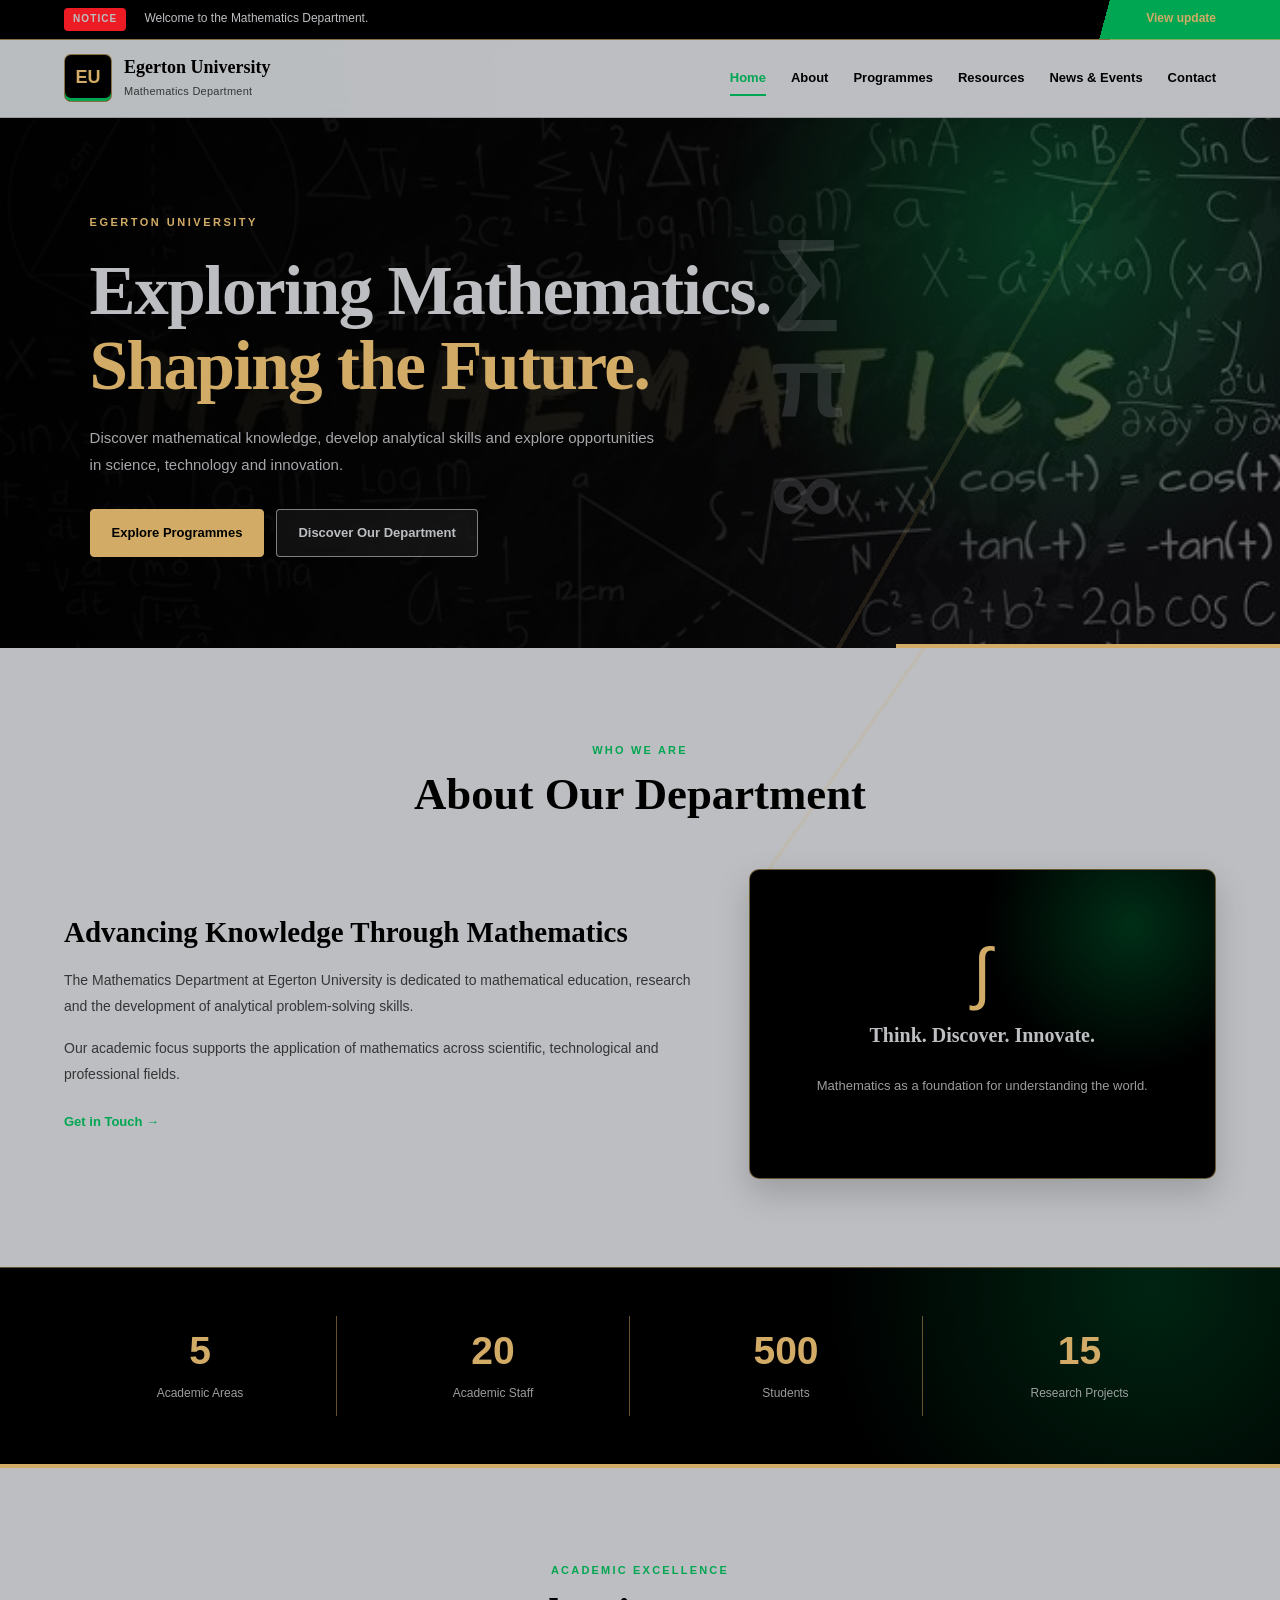
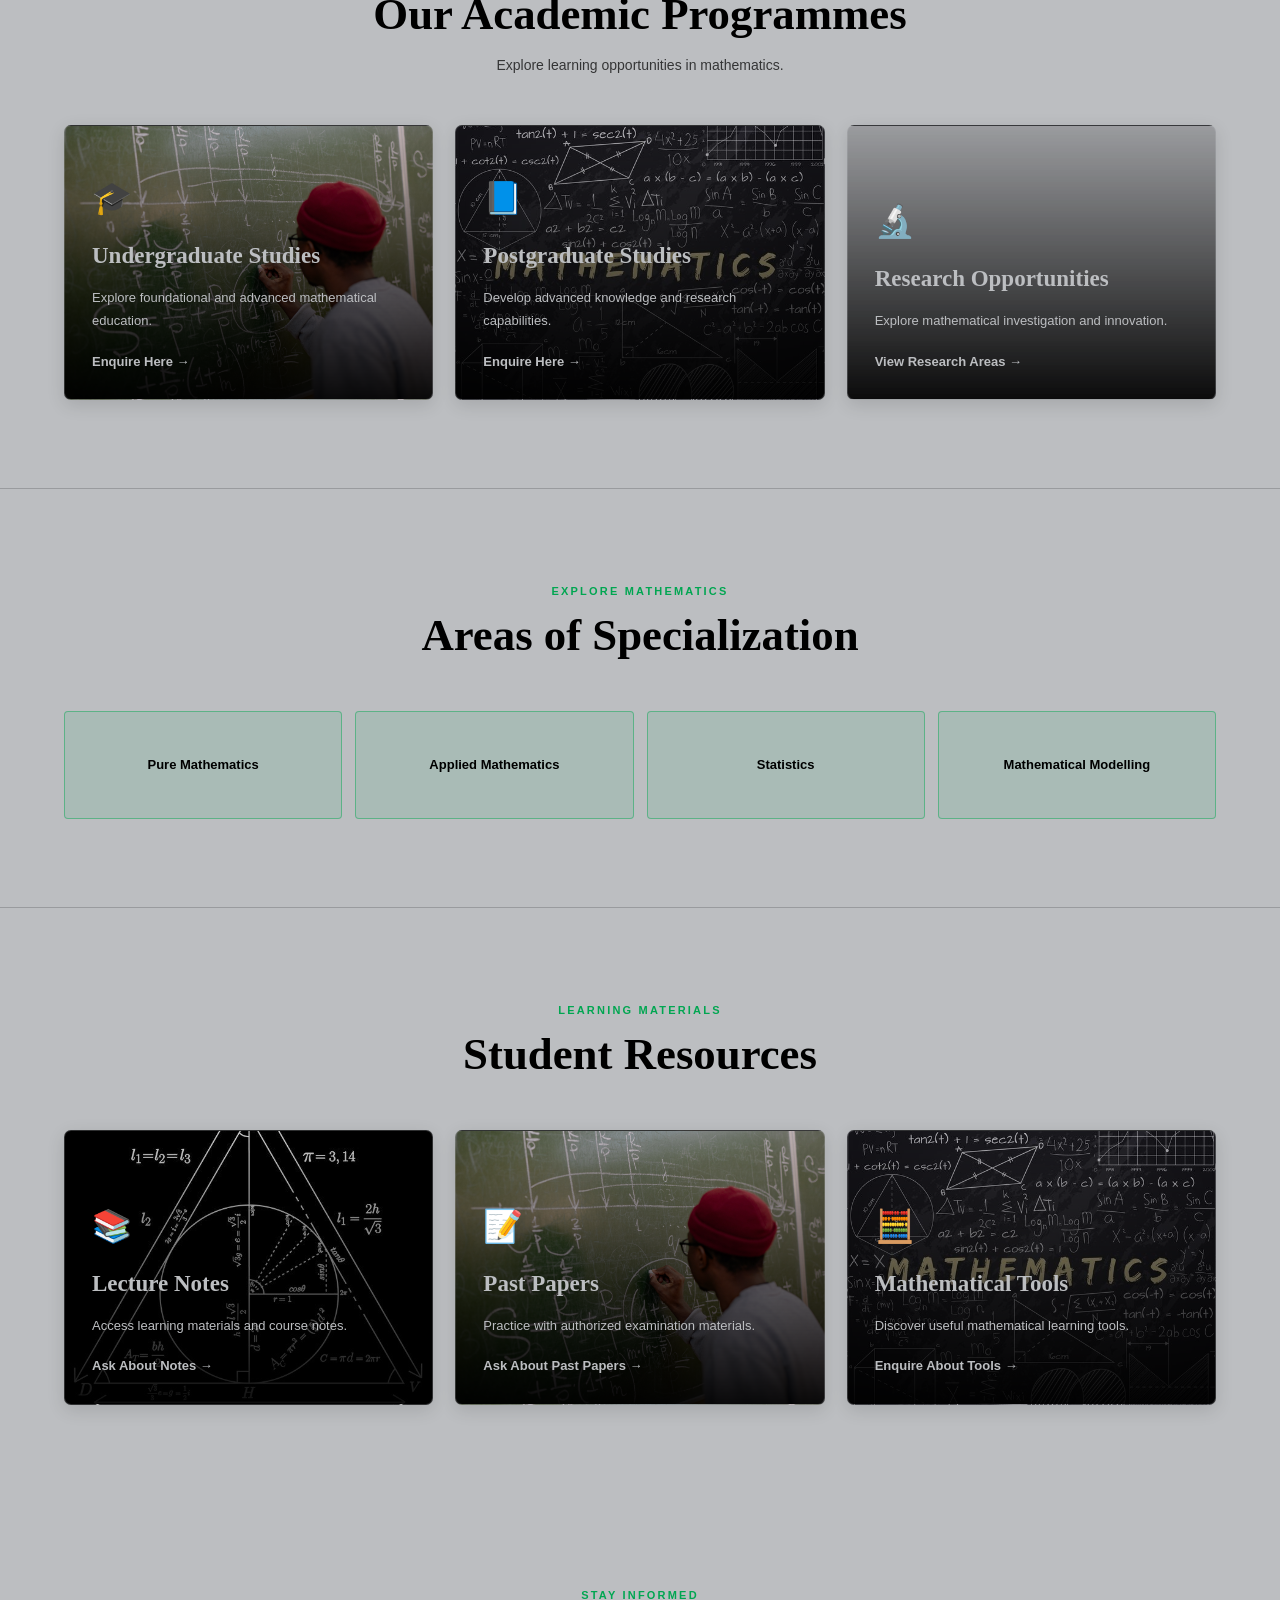
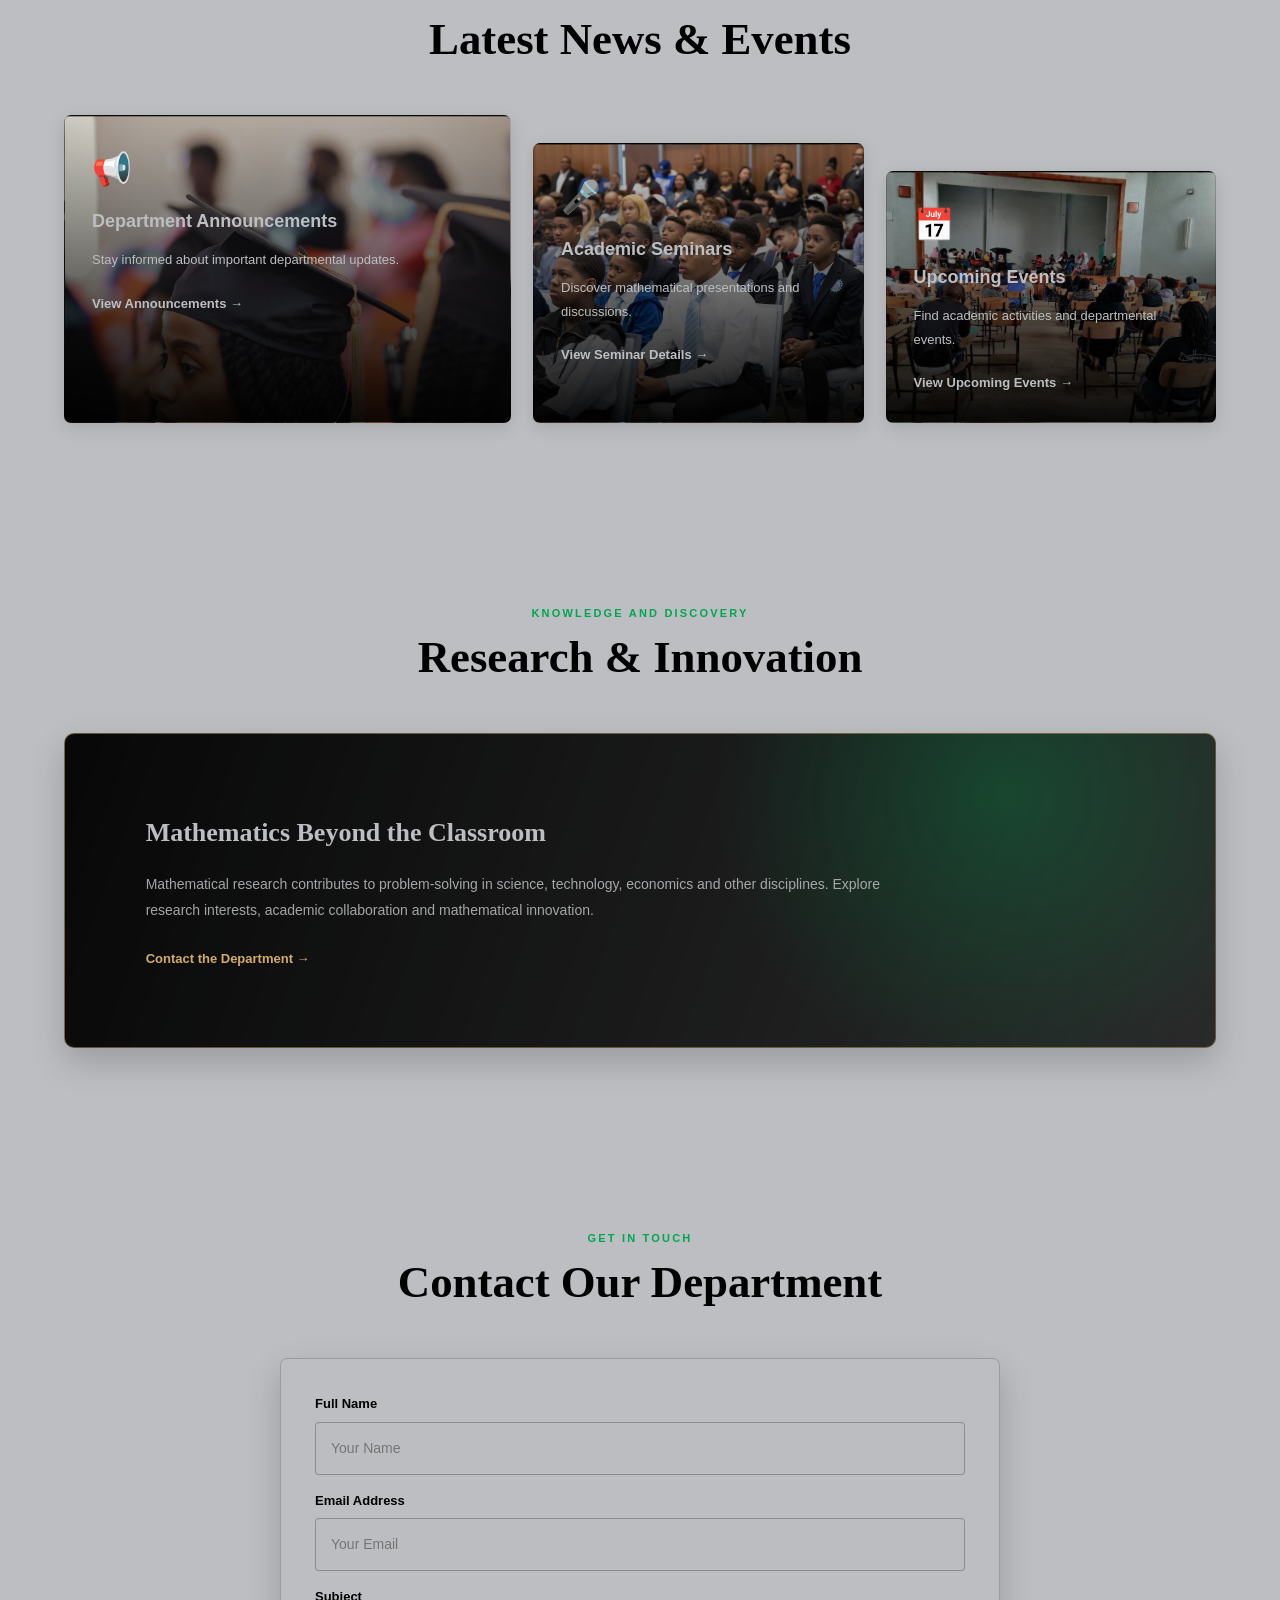
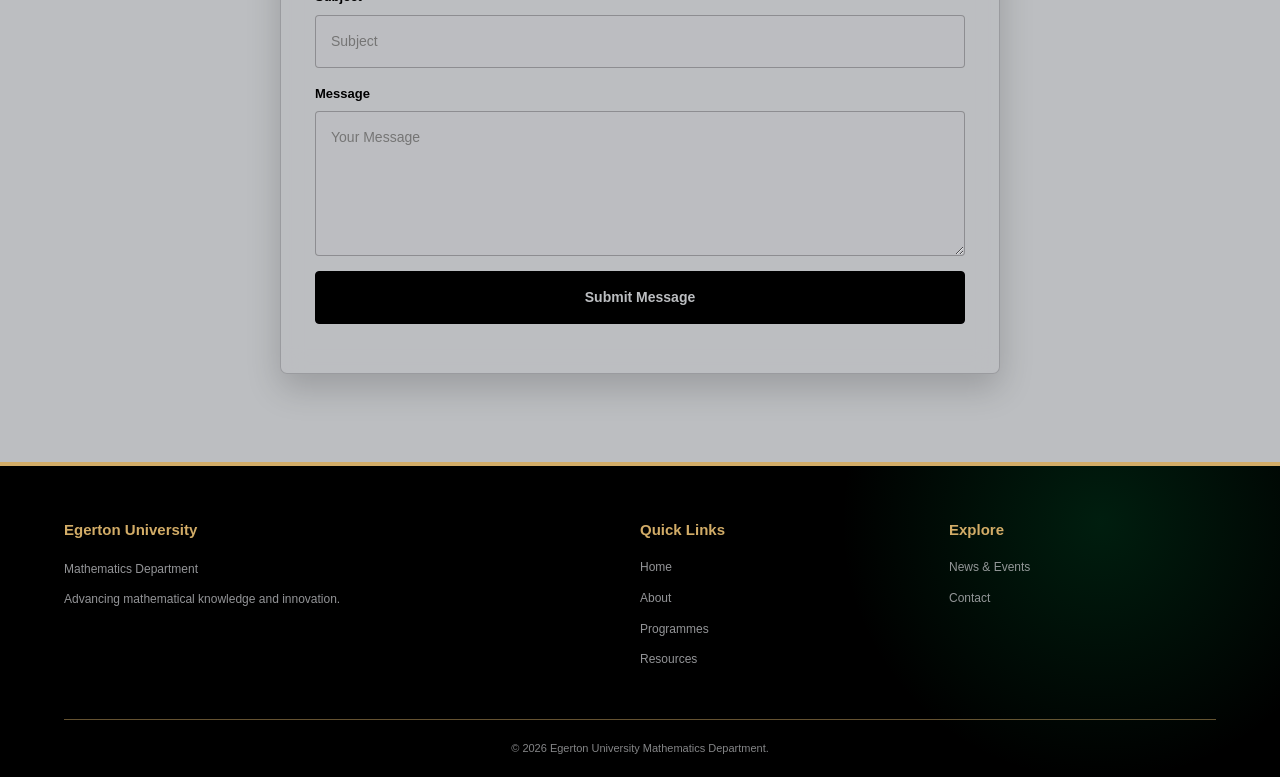
==== commit 6c391e4b: "resources" ====
--- a/index.html
+++ b/index.html
@@ -214,7 +214,7 @@
                 <span>📚</span>
                 <h3>Lecture Notes</h3>
                 <p>Access learning materials and course notes.</p>
-                <a href="contact.html">Ask About Notes →</a>
+                <a href="dept.res.html">Ask About Notes →</a>
             </article>
 
             <article class="info-card">
--- a/styles.css
+++ b/styles.css
@@ -298,7 +298,7 @@
             rgba(0, 0, 0, 0.88) 54%,
             rgba(0, 0, 0, 0.48) 100%
         ),
-        url("img2.jpg");
+        url("images/img2.jpg");
 }
 
 .hero::before,
@@ -704,37 +704,37 @@
 .programmes .info-card:nth-child(1) {
     background-image:
         linear-gradient(0deg, rgba(0,0,0,.94), rgba(0,0,0,.18)),
-        url("Student.jpg");
+        url("images/Student.jpg");
 }
 
 .programmes .info-card:nth-child(2) {
     background-image:
         linear-gradient(0deg, rgba(0,0,0,.94), rgba(0,0,0,.18)),
-        url("img2.jpg");
+        url("images/img2.jpg");
 }
 
 .programmes .info-card:nth-child(3) {
     background-image:
         linear-gradient(0deg, rgba(0,0,0,.94), rgba(0,0,0,.18)),
-        url("Research.jpg");
+        url("images/Research.jpg");
 }
 
 .resources .info-card:nth-child(1) {
     background-image:
         linear-gradient(0deg, rgba(0,0,0,.94), rgba(0,0,0,.18)),
-        url("img1.jpg");
+        url("images/img1.jpg");
 }
 
 .resources .info-card:nth-child(2) {
     background-image:
         linear-gradient(0deg, rgba(0,0,0,.94), rgba(0,0,0,.18)),
-        url("Student.jpg");
+        url("images/Student.jpg");
 }
 
 .resources .info-card:nth-child(3) {
     background-image:
         linear-gradient(0deg, rgba(0,0,0,.94), rgba(0,0,0,.18)),
-        url("img2.jpg");
+        url("images/img2.jpg");
 }
 
 /* ---------------------------------------------------------
@@ -802,7 +802,7 @@
             transparent 30%
         ),
         linear-gradient(110deg, rgba(0,0,0,.96), rgba(0,0,0,.78)),
-        url("Research.jpg") center / cover;
+        url("images/Research.jpg") center / cover;
     border: 1px solid rgba(210, 172, 103, 0.45);
     border-radius: var(--radius-lg);
     box-shadow: var(--shadow-md);
@@ -932,7 +932,7 @@
     padding: 70px max(7%, calc((100% - var(--container)) / 2));
     background-image:
         linear-gradient(100deg, rgba(0,0,0,.96), rgba(0,0,0,.62)),
-        url("img1.jpg");
+        url("images/img1.jpg");
     background-position: center 45%;
     background-size: cover;
     background-repeat: no-repeat;
@@ -1466,21 +1466,21 @@
 .news .info-card:nth-child(1) {
     background-image:
         linear-gradient(0deg, rgba(0,0,0,.94), rgba(0,0,0,.18)),
-        url("University students.jpg");
+        url("images/University\ students.jpg");
 }
 
 .news .info-card:nth-child(2) {
     margin-top: 28px;
     background-image:
         linear-gradient(0deg, rgba(0,0,0,.94), rgba(0,0,0,.18)),
-        url("Maths seminar event.jpg");
+        url("images/Conference.jpg");
 }
 
 .news .info-card:nth-child(3) {
     margin-top: 56px;
     background-image:
         linear-gradient(0deg, rgba(0,0,0,.94), rgba(0,0,0,.18)),
-        url("Conference.jpg");
+        url("images/lecture-hall.webp");
 }
 
 .news-card {
